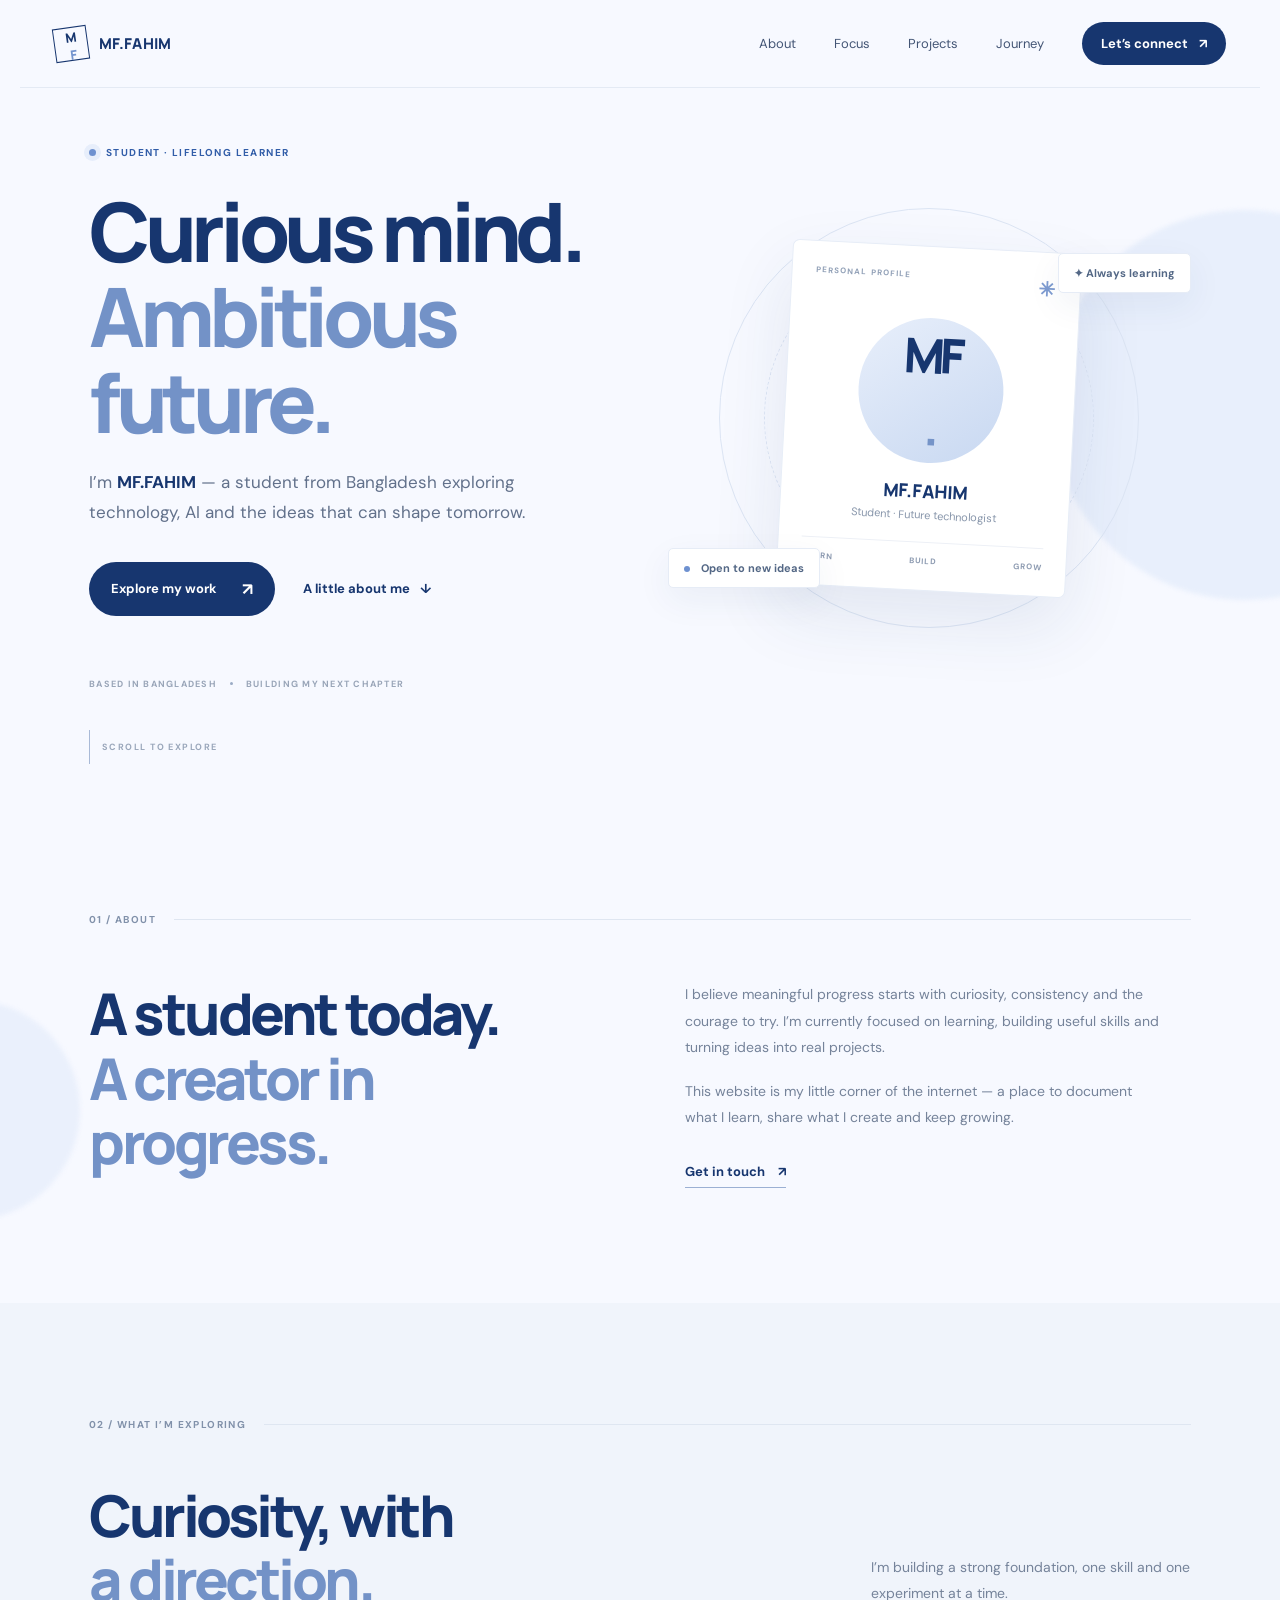
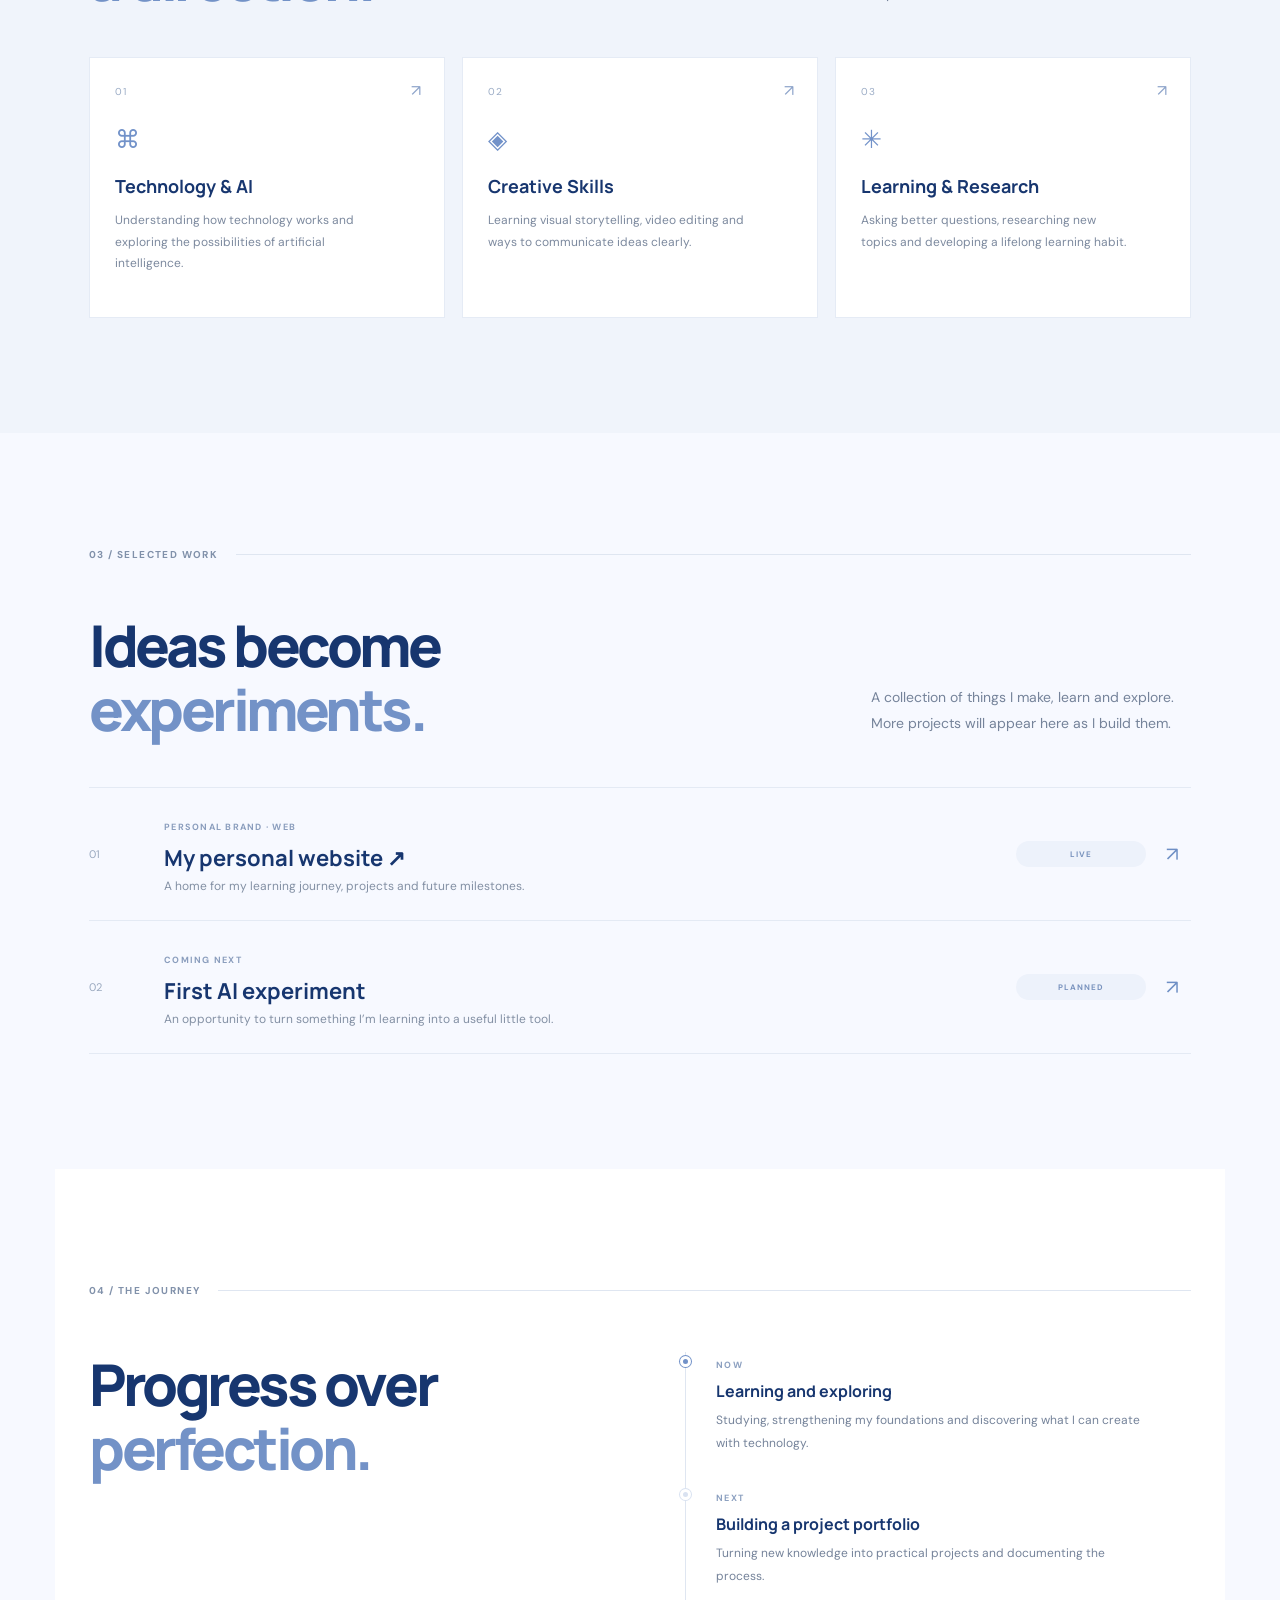
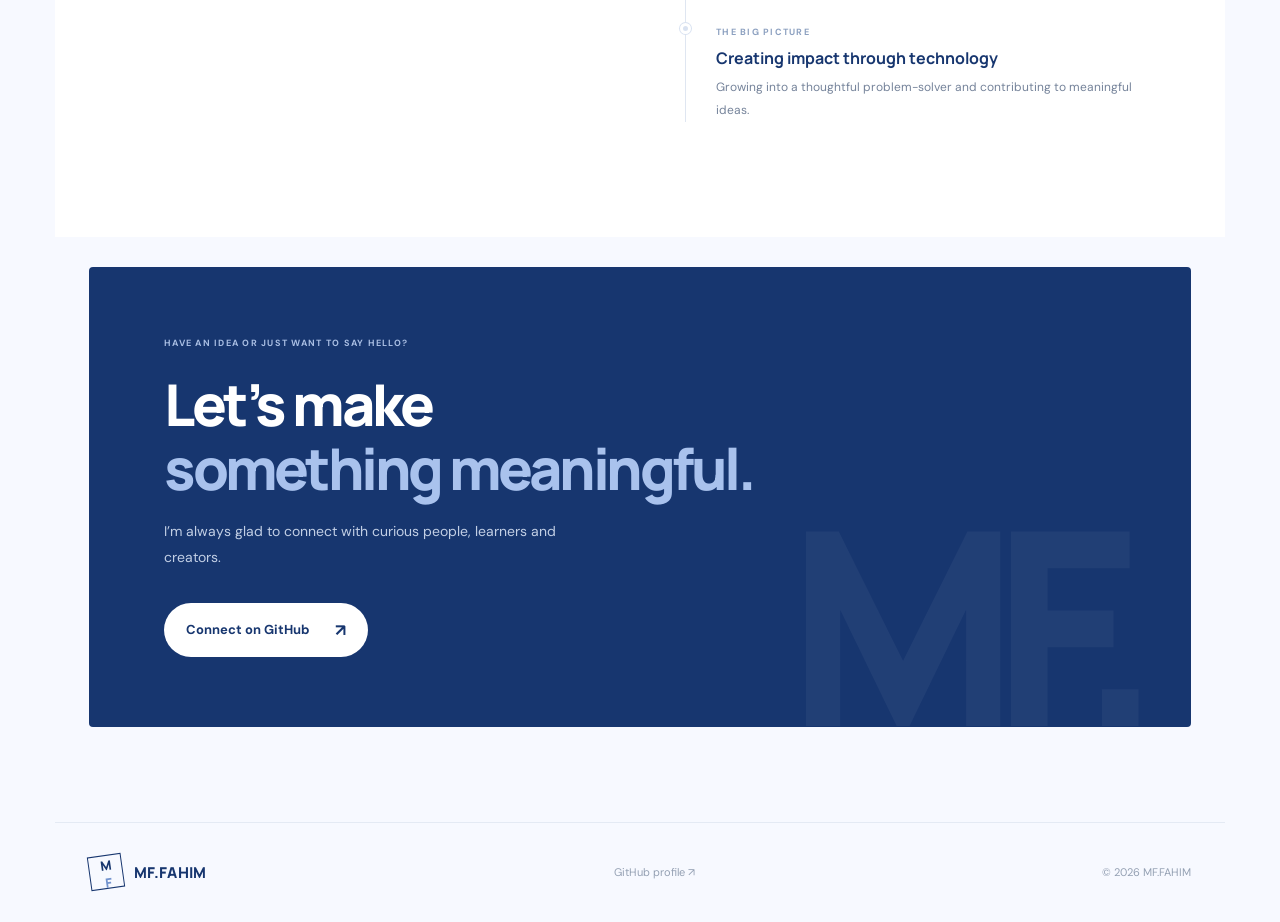
==== index.html @ c0758b09 "Polish portfolio links and metadata" ====
<!DOCTYPE html>
<html lang="en">
<head>
  <meta charset="UTF-8">
  <meta name="viewport" content="width=device-width, initial-scale=1.0">
  <meta name="description" content="MF.FAHIM — Student, curious learner and aspiring technology builder.">
  <meta name="theme-color" content="#f7f9ff">
  <meta property="og:title" content="MF.FAHIM — Personal Portfolio">
  <meta property="og:description" content="Student from Bangladesh exploring technology, AI and ideas for tomorrow.">
  <meta property="og:type" content="website">
  <meta property="og:url" content="https://mffahim-sudo.github.io/">
  <link rel="canonical" href="https://mffahim-sudo.github.io/">
  <title>MF.FAHIM — Personal Portfolio</title>
  <link rel="preconnect" href="https://fonts.googleapis.com">
  <link rel="preconnect" href="https://fonts.gstatic.com" crossorigin>
  <link href="https://fonts.googleapis.com/css2?family=DM+Sans:wght@400;500;600;700&family=Manrope:wght@400;500;600;700;800&display=swap" rel="stylesheet">
  <link rel="stylesheet" href="style.css">
</head>
<body>
  <div class="ambient ambient-one"></div><div class="ambient ambient-two"></div>
  <header class="site-header">
    <a class="brand" href="#home" aria-label="MF.FAHIM home"><span class="brand-mark">M<span>F</span></span><span>MF.FAHIM</span></a>
    <button class="menu-toggle" aria-label="Open navigation" aria-controls="site-navigation" aria-expanded="false"><span></span><span></span></button>
    <nav class="nav" id="site-navigation">
      <a href="#about">About</a><a href="#focus">Focus</a><a href="#projects">Projects</a><a href="#journey">Journey</a>
      <a class="nav-contact" href="#contact">Let’s connect <span>↗</span></a>
    </nav>
  </header>

  <main>
    <section class="hero section-wrap" id="home">
      <div class="hero-copy reveal">
        <div class="eyebrow"><span class="live-dot"></span> STUDENT · LIFELONG LEARNER</div>
        <h1>Curious mind.<br><span>Ambitious future.</span></h1>
        <p class="hero-lead">I’m <strong>MF.FAHIM</strong> — a student from Bangladesh exploring technology, AI and the ideas that can shape tomorrow.</p>
        <div class="hero-actions">
          <a class="button button-primary" href="#projects">Explore my work <span>↗</span></a>
          <a class="text-link" href="#about">A little about me <span>↓</span></a>
        </div>
        <div class="hero-meta"><span>BASED IN BANGLADESH</span><i></i><span>BUILDING MY NEXT CHAPTER</span></div>
      </div>
      <div class="hero-art reveal">
        <div class="orbit orbit-large"></div><div class="orbit orbit-small"></div>
        <div class="hero-card">
          <div class="card-top"><span>PERSONAL PROFILE</span><span class="card-star">✳</span></div>
          <div class="avatar">MF<span>.</span></div>
          <div class="hero-card-name">MF.FAHIM</div>
          <div class="hero-card-role">Student · Future technologist</div>
          <div class="card-line"></div>
          <div class="card-bottom"><span>LEARN</span><span>BUILD</span><span>GROW</span></div>
        </div>
        <div class="float-tag tag-top">✦ Always learning</div>
        <div class="float-tag tag-bottom"><span class="tiny-dot"></span> Open to new ideas</div>
      </div>
      <a class="scroll-cue" href="#about"><span></span> SCROLL TO EXPLORE</a>
    </section>

    <section class="intro section-wrap" id="about">
      <div class="section-label reveal"><span>01 / ABOUT</span><span class="label-line"></span></div>
      <div class="intro-grid">
        <h2 class="reveal">A student today.<br><span>A creator in progress.</span></h2>
        <div class="intro-text reveal">
          <p>I believe meaningful progress starts with curiosity, consistency and the courage to try. I’m currently focused on learning, building useful skills and turning ideas into real projects.</p>
          <p>This website is my little corner of the internet — a place to document what I learn, share what I create and keep growing.</p>
          <a class="underlined-link" href="#contact">Get in touch <span>↗</span></a>
        </div>
      </div>
    </section>

    <section class="focus section-wrap" id="focus">
      <div class="section-label reveal"><span>02 / WHAT I’M EXPLORING</span><span class="label-line"></span></div>
      <div class="focus-heading reveal"><h2>Curiosity, with<br><span>a direction.</span></h2><p>I’m building a strong foundation, one skill and one experiment at a time.</p></div>
      <div class="focus-grid">
        <article class="focus-card reveal"><div class="number">01</div><div class="focus-icon">⌘</div><h3>Technology & AI</h3><p>Understanding how technology works and exploring the possibilities of artificial intelligence.</p><span class="card-arrow">↗</span></article>
        <article class="focus-card reveal"><div class="number">02</div><div class="focus-icon">◈</div><h3>Creative Skills</h3><p>Learning visual storytelling, video editing and ways to communicate ideas clearly.</p><span class="card-arrow">↗</span></article>
        <article class="focus-card reveal"><div class="number">03</div><div class="focus-icon">✳</div><h3>Learning & Research</h3><p>Asking better questions, researching new topics and developing a lifelong learning habit.</p><span class="card-arrow">↗</span></article>
      </div>
    </section>

    <section class="projects section-wrap" id="projects">
      <div class="section-label reveal"><span>03 / SELECTED WORK</span><span class="label-line"></span></div>
      <div class="projects-heading reveal"><h2>Ideas become<br><span>experiments.</span></h2><p>A collection of things I make, learn and explore. More projects will appear here as I build them.</p></div>
      <div class="project-list">
        <article class="project-row reveal"><div class="project-index">01</div><div class="project-main"><span class="project-type">PERSONAL BRAND · WEB</span><h3><a href="https://mffahim-sudo.github.io/" target="_blank" rel="noopener noreferrer">My personal website ↗</a></h3><p>A home for my learning journey, projects and future milestones.</p></div><div class="project-status">LIVE</div><span class="project-arrow" aria-hidden="true">↗</span></article>
        <article class="project-row reveal"><div class="project-index">02</div><div class="project-main"><span class="project-type">COMING NEXT</span><h3>First AI experiment</h3><p>An opportunity to turn something I’m learning into a useful little tool.</p></div><div class="project-status">PLANNED</div><span class="project-arrow">↗</span></article>
      </div>
    </section>

    <section class="journey section-wrap" id="journey">
      <div class="section-label reveal"><span>04 / THE JOURNEY</span><span class="label-line"></span></div>
      <div class="journey-grid">
        <h2 class="reveal">Progress over<br><span>perfection.</span></h2>
        <div class="journey-content reveal">
          <div class="journey-item"><span class="journey-dot"></span><div><span class="journey-date">NOW</span><h3>Learning and exploring</h3><p>Studying, strengthening my foundations and discovering what I can create with technology.</p></div></div>
          <div class="journey-item"><span class="journey-dot muted"></span><div><span class="journey-date">NEXT</span><h3>Building a project portfolio</h3><p>Turning new knowledge into practical projects and documenting the process.</p></div></div>
          <div class="journey-item"><span class="journey-dot muted"></span><div><span class="journey-date">THE BIG PICTURE</span><h3>Creating impact through technology</h3><p>Growing into a thoughtful problem-solver and contributing to meaningful ideas.</p></div></div>
        </div>
      </div>
    </section>

    <section class="contact section-wrap" id="contact">
      <div class="contact-panel reveal">
        <div class="contact-kicker">HAVE AN IDEA OR JUST WANT TO SAY HELLO?</div>
        <h2>Let’s make<br><span>something meaningful.</span></h2>
        <p>I’m always glad to connect with curious people, learners and creators.</p>
        <a class="button button-light" href="https://github.com/mffahim-sudo" target="_blank" rel="noopener noreferrer">Connect on GitHub <span>↗</span></a>
        <div class="contact-decoration">MF.</div>
      </div>
    </section>
  </main>

  <footer class="footer section-wrap">
    <a class="brand" href="#home"><span class="brand-mark">M<span>F</span></span><span>MF.FAHIM</span></a>
    <a class="footer-note" href="https://github.com/mffahim-sudo" target="_blank" rel="noopener noreferrer">GitHub profile ↗</a>
    <span class="copyright">© <span id="year"></span> MF.FAHIM</span>
  </footer>
  <script src="script.js"></script>
</body>
</html>
---- style.css ----
:root{--navy:#17366f;--blue:#315da8;--sky:#dce8fb;--ink:#14264a;--muted:#6f7e98;--paper:#f7f9ff;--white:#fff;--line:#e4eaf4;--font:'DM Sans',sans-serif;--display:'Manrope',sans-serif}
*{box-sizing:border-box}html{scroll-behavior:smooth}body{margin:0;background:var(--paper);color:var(--ink);font-family:var(--font);overflow-x:hidden}a{color:inherit;text-decoration:none}.ambient{position:absolute;border-radius:50%;filter:blur(2px);pointer-events:none;z-index:-1}.ambient-one{width:390px;height:390px;right:-160px;top:210px;background:#e8effc}.ambient-two{width:220px;height:220px;left:-140px;top:1000px;background:#eaf0fc}.site-header{height:88px;max-width:1240px;margin:auto;padding:0 34px;display:flex;align-items:center;justify-content:space-between;border-bottom:1px solid var(--line);position:relative;z-index:5}.brand{display:flex;align-items:center;gap:11px;font-family:var(--display);font-weight:800;font-size:15px;letter-spacing:.02em;color:var(--navy)}.brand-mark{width:34px;height:34px;border:1.5px solid var(--navy);display:grid;place-items:center;font-size:13px;letter-spacing:-2px;transform:rotate(-8deg)}.brand-mark span{color:#7293ce}.nav{display:flex;align-items:center;gap:38px;font-size:13px;color:#435575}.nav a{transition:.2s}.nav a:hover{color:var(--blue)}.nav-contact{background:var(--navy);color:white!important;padding:13px 19px;border-radius:30px;font-weight:700}.nav-contact span{margin-left:8px}.menu-toggle{display:none}.section-wrap{max-width:1170px;margin:0 auto;padding-left:34px;padding-right:34px}.hero{min-height:710px;display:grid;grid-template-columns:1.05fr .95fr;align-items:center;position:relative;padding-top:55px;padding-bottom:105px}.eyebrow,.section-label,.hero-meta,.card-top,.card-bottom,.contact-kicker,.project-type,.project-status,.journey-date{font-size:10px;font-weight:700;letter-spacing:.14em}.eyebrow{color:var(--blue);display:flex;align-items:center;gap:10px}.live-dot,.tiny-dot{width:7px;height:7px;background:#6e91d0;border-radius:50%;display:inline-block;box-shadow:0 0 0 5px #e7eefb}.hero h1{font-family:var(--display);font-size:clamp(52px,6.5vw,82px);line-height:1.04;letter-spacing:-.065em;margin:30px 0 22px;color:#17366f;font-weight:800}.hero h1 span,.intro h2 span,.focus-heading h2 span,.projects-heading h2 span,.journey h2 span,.contact h2 span{color:#7392c7}.hero-lead{font-size:17px;line-height:1.8;color:#62718b;max-width:490px}.hero-lead strong{color:var(--navy)}.hero-actions{display:flex;align-items:center;gap:28px;margin-top:34px}.button{display:inline-flex;align-items:center;gap:25px;padding:16px 22px;border-radius:30px;font-weight:700;font-size:13px;transition:transform .2s,box-shadow .2s}.button:hover{transform:translateY(-3px);box-shadow:0 12px 25px #1b3c741c}.button-primary{background:var(--navy);color:white}.button span{font-size:17px}.text-link,.underlined-link{font-size:13px;font-weight:700;color:var(--navy)}.text-link span{margin-left:7px}.hero-meta{display:flex;align-items:center;gap:13px;color:#99a5b8;margin-top:62px;font-size:9px}.hero-meta i{height:3px;width:3px;background:#9aabc5;border-radius:50%}.hero-art{height:440px;display:grid;place-items:center;position:relative}.orbit{position:absolute;border:1px solid #dce5f4;border-radius:50%}.orbit-large{width:420px;height:420px}.orbit-small{width:330px;height:330px;border-style:dashed}.hero-card{width:290px;height:345px;background:white;border:1px solid #e7edf7;border-radius:7px;box-shadow:0 28px 70px #1d3c7019;padding:23px;position:relative;z-index:1;transform:rotate(3deg)}.card-top{display:flex;justify-content:space-between;color:#91a0b7;font-size:8px}.card-star{font-size:20px;color:#7d9bd0}.avatar{height:145px;width:145px;border-radius:50%;margin:22px auto 16px;display:grid;place-items:center;background:linear-gradient(145deg,#e8effb,#c8d8f1);font-family:var(--display);font-size:48px;font-weight:800;color:var(--navy);letter-spacing:-5px}.avatar span{color:#7594c8}.hero-card-name{text-align:center;font-family:var(--display);font-weight:800;font-size:18px;color:var(--navy)}.hero-card-role{text-align:center;color:#8795aa;font-size:11px;margin-top:5px}.card-line{height:1px;background:#edf0f6;margin:20px 0 13px}.card-bottom{display:flex;justify-content:space-between;color:#8d9bb1;font-size:8px}.float-tag{position:absolute;background:white;border:1px solid #e6ecf6;box-shadow:0 12px 35px #233f7010;padding:12px 15px;border-radius:5px;font-size:11px;font-weight:700;color:#536785;z-index:2}.tag-top{top:55px;right:0}.tag-bottom{bottom:50px;left:0}.tiny-dot{width:6px;height:6px;margin-right:8px;box-shadow:none}.scroll-cue{position:absolute;bottom:34px;left:34px;display:flex;align-items:center;gap:12px;color:#9aa7bb;font-size:9px;letter-spacing:.16em;font-weight:700}.scroll-cue span{height:34px;width:1px;background:#a9bad7}.section-label{display:flex;align-items:center;gap:18px;color:#8191aa}.label-line{height:1px;background:#dfe6f1;flex:1}.intro,.focus,.projects,.journey{padding-top:115px;padding-bottom:115px}.intro-grid,.journey-grid{display:grid;grid-template-columns:1fr 1fr;gap:90px;margin-top:55px}.intro h2,.focus-heading h2,.projects-heading h2,.journey h2,.contact h2{font-family:var(--display);font-size:clamp(38px,4.5vw,58px);letter-spacing:-.06em;line-height:1.12;color:var(--navy);margin:0;font-weight:800}.intro-text{max-width:480px}.intro-text p,.focus-heading>p,.projects-heading>p,.journey-item p,.contact-panel>p{font-size:14px;line-height:1.9;color:#75839a;margin:0 0 17px}.underlined-link{display:inline-block;margin-top:15px;border-bottom:1px solid #9bb0d3;padding-bottom:7px}.underlined-link span{margin-left:10px}.focus{background:#f0f4fb;max-width:none;padding-left:max(34px,calc((100% - 1102px)/2));padding-right:max(34px,calc((100% - 1102px)/2))}.focus-heading,.projects-heading{display:flex;align-items:end;justify-content:space-between;gap:50px;margin:52px 0 45px}.focus-heading>p,.projects-heading>p{max-width:320px;margin-bottom:5px}.focus-grid{display:grid;grid-template-columns:repeat(3,1fr);gap:17px}.focus-card{background:white;border:1px solid #e5ebf5;padding:27px 25px 30px;min-height:250px;position:relative;transition:transform .25s,box-shadow .25s}.focus-card:hover{transform:translateY(-6px);box-shadow:0 18px 35px #1b3c7410}.number{font-size:10px;color:#9aabc5;letter-spacing:.1em}.focus-icon{font-size:25px;color:#7292c9;margin:25px 0 18px}.focus-card h3,.journey-item h3{font-family:var(--display);font-size:18px;color:var(--navy);margin:0 0 10px}.focus-card p{font-size:12px;line-height:1.8;color:#7c899e;max-width:270px}.card-arrow{position:absolute;right:23px;top:22px;color:#8da4ca}.projects-heading{margin-bottom:45px}.project-row{display:grid;grid-template-columns:55px 1fr 130px 25px;align-items:center;gap:20px;padding:26px 0;border-top:1px solid var(--line)}.project-row:last-child{border-bottom:1px solid var(--line)}.project-index{font-size:11px;color:#9aa9bf}.project-type{font-size:9px;color:#8a9dbd}.project-main h3{font-family:var(--display);font-size:22px;color:var(--navy);margin:8px 0 5px}.project-main p{font-size:12px;color:#8390a4;margin:0}.project-status{font-size:8px;color:#7892bd;background:#edf2fb;padding:8px 10px;border-radius:20px;text-align:center}.project-arrow{font-size:20px;color:#6e8fc5}.edit-note{font-size:11px;color:#9aa6b7;margin-top:18px}.journey{background:#fff}.journey-grid{margin-top:55px}.journey-content{border-left:1px solid #dfe6f1;padding-left:30px}.journey-item{display:flex;gap:19px;position:relative;padding-bottom:31px}.journey-item:last-child{padding-bottom:0}.journey-dot{position:absolute;left:-36px;top:4px;width:11px;height:11px;background:#7191c8;border:3px solid white;box-shadow:0 0 0 1px #7191c8;border-radius:50%}.journey-dot.muted{background:#d9e2f1;box-shadow:0 0 0 1px #d9e2f1}.journey-date{font-size:9px;color:#8ca0c0}.journey-item h3{font-size:16px;margin:7px 0}.journey-item p{font-size:12px;margin:0;max-width:430px}.contact{padding-top:30px;padding-bottom:95px}.contact-panel{background:var(--navy);color:white;padding:70px 75px;position:relative;overflow:hidden;border-radius:4px}.contact-kicker{font-size:9px;color:#a9bee3}.contact h2{color:white;margin:23px 0 17px;position:relative;z-index:1}.contact h2 span{color:#a9c2ed}.contact-panel>p{color:#c2cfe5;max-width:440px;position:relative;z-index:1}.button-light{background:white;color:var(--navy);margin-top:15px;position:relative;z-index:1}.contact-decoration{position:absolute;right:55px;bottom:-80px;font-family:var(--display);font-size:270px;font-weight:800;color:#ffffff0b;letter-spacing:-.1em}.footer{min-height:100px;display:flex;align-items:center;justify-content:space-between;border-top:1px solid var(--line)}.footer-note,.copyright{font-size:11px;color:#94a0b3}.reveal{opacity:0;transform:translateY(18px);transition:opacity .7s ease,transform .7s ease}.reveal.visible{opacity:1;transform:translateY(0)}
@media(max-width:760px){.site-header{height:72px;padding:0 22px}.menu-toggle{display:flex;flex-direction:column;gap:5px;border:0;background:none;padding:10px}.menu-toggle span{width:22px;height:2px;background:var(--navy)}.nav{display:none;position:absolute;top:71px;left:0;right:0;background:white;padding:22px;flex-direction:column;gap:22px;align-items:stretch;border-bottom:1px solid var(--line)}.nav.open{display:flex}.nav-contact{text-align:center}.section-wrap{padding-left:23px;padding-right:23px}.hero{grid-template-columns:1fr;padding-top:80px;padding-bottom:95px;min-height:auto}.hero h1{font-size:58px}.hero-art{height:390px;margin-top:25px}.orbit-large{width:340px;height:340px}.orbit-small{width:270px;height:270px}.hero-card{transform:rotate(2deg) scale(.9)}.tag-top{right:0;top:25px}.tag-bottom{left:0;bottom:28px}.scroll-cue{left:23px;bottom:25px}.intro,.focus,.projects,.journey{padding-top:80px;padding-bottom:80px}.intro-grid,.journey-grid{grid-template-columns:1fr;gap:28px;margin-top:38px}.focus{padding-left:23px;padding-right:23px}.focus-heading,.projects-heading{display:block;margin:38px 0 32px}.focus-heading>p,.projects-heading>p{margin-top:20px}.focus-grid{grid-template-columns:1fr}.focus-card{min-height:210px}.project-row{grid-template-columns:28px 1fr 22px;gap:12px}.project-status{display:none}.project-main h3{font-size:19px}.journey-content{margin-left:8px}.contact{padding-bottom:65px}.contact-panel{padding:48px 27px}.contact-decoration{font-size:160px;right:5px;bottom:-45px}.footer{padding-top:25px;padding-bottom:25px;gap:15px;flex-wrap:wrap}.footer-note{order:3;width:100%}}
@media(prefers-reduced-motion:reduce){html{scroll-behavior:auto}.reveal{opacity:1;transform:none;transition:none}*{transition:none!important}}
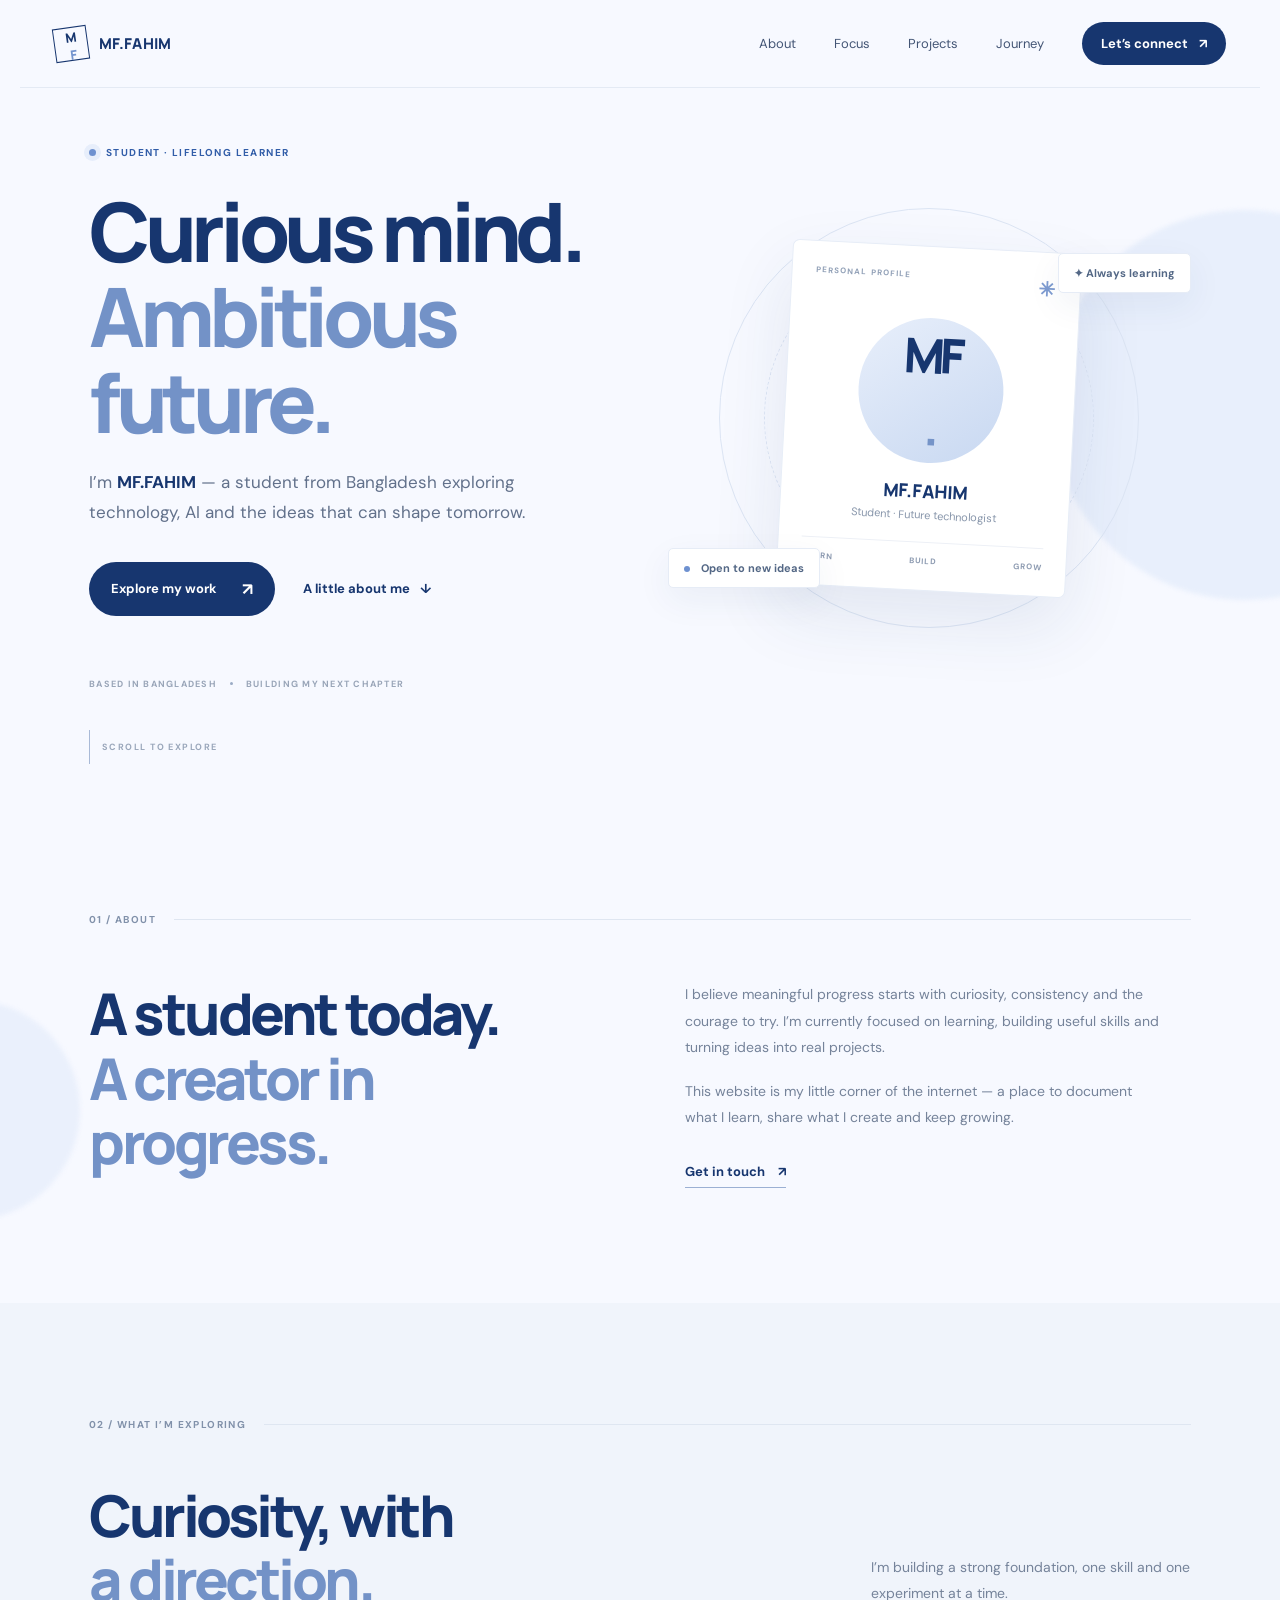
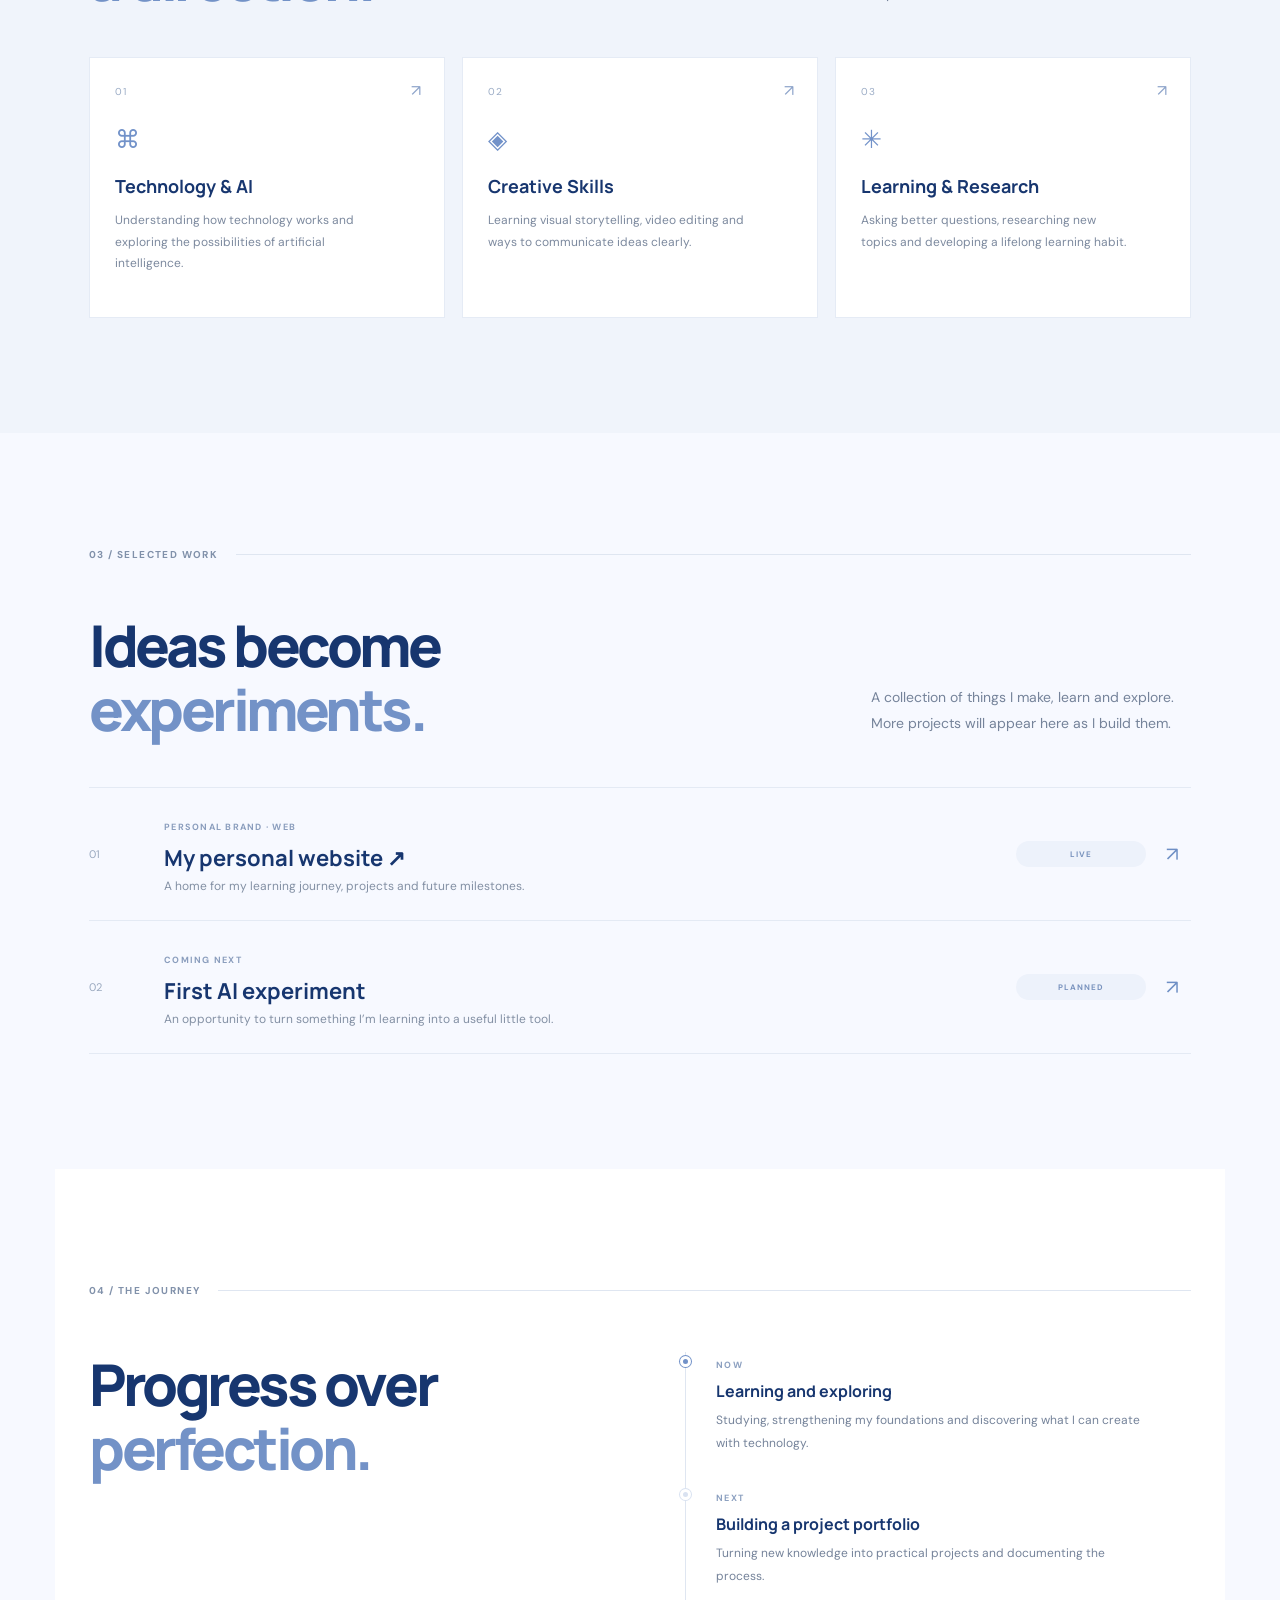
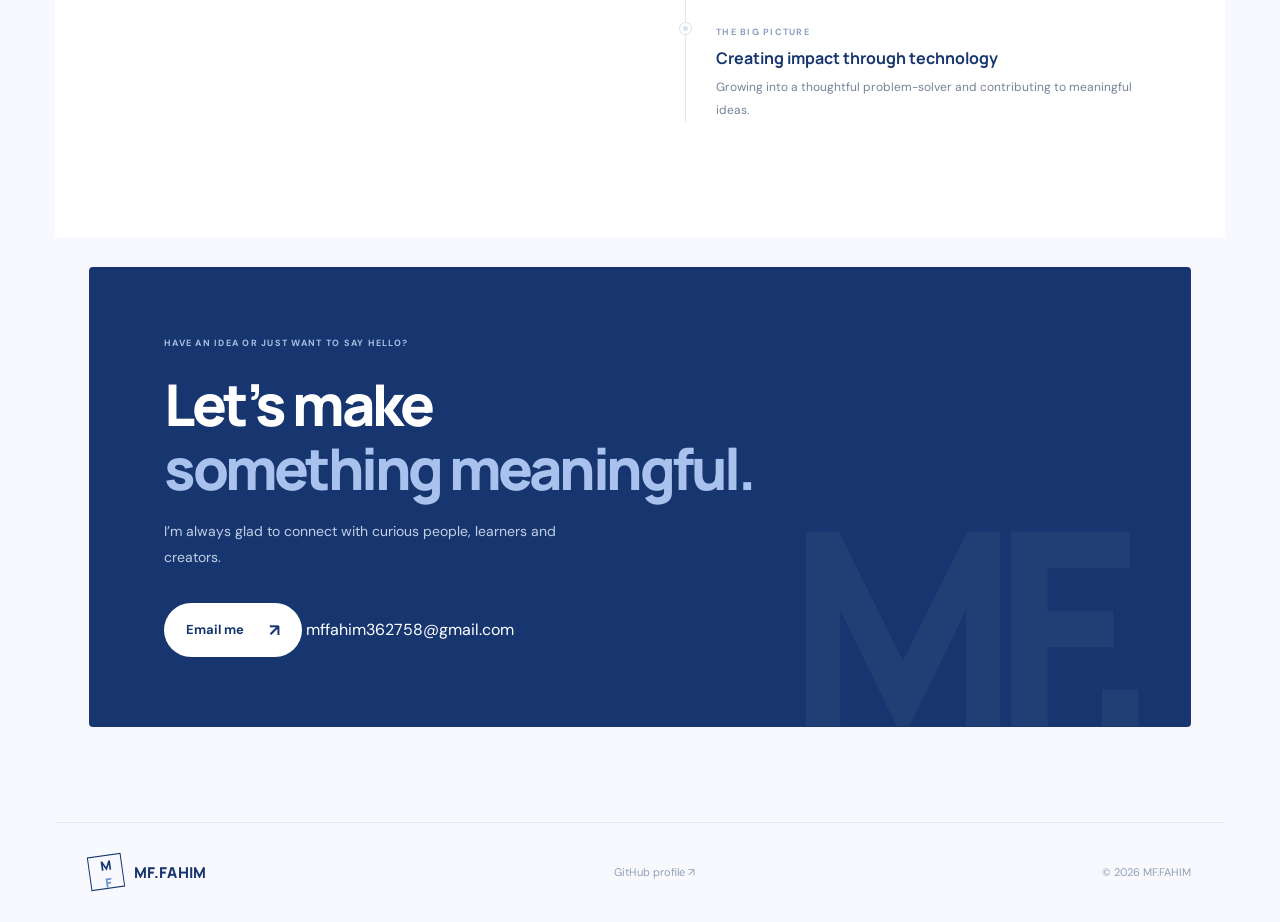
==== commit c11f263f: "Add email contact to portfolio" ====
--- a/index.html
+++ b/index.html
@@ -103,7 +103,8 @@
         <div class="contact-kicker">HAVE AN IDEA OR JUST WANT TO SAY HELLO?</div>
         <h2>Let’s make<br><span>something meaningful.</span></h2>
         <p>I’m always glad to connect with curious people, learners and creators.</p>
-        <a class="button button-light" href="https://github.com/mffahim-sudo" target="_blank" rel="noopener noreferrer">Connect on GitHub <span>↗</span></a>
+        <a class="button button-light" href="mailto:mffahim362758@gmail.com">Email me <span>↗</span></a>
+        <a class="contact-email" href="mailto:mffahim362758@gmail.com">mffahim362758@gmail.com</a>
         <div class="contact-decoration">MF.</div>
       </div>
     </section>
--- a/style.css
+++ b/style.css
@@ -2,3 +2,5 @@
 *{box-sizing:border-box}html{scroll-behavior:smooth}body{margin:0;background:var(--paper);color:var(--ink);font-family:var(--font);overflow-x:hidden}a{color:inherit;text-decoration:none}.ambient{position:absolute;border-radius:50%;filter:blur(2px);pointer-events:none;z-index:-1}.ambient-one{width:390px;height:390px;right:-160px;top:210px;background:#e8effc}.ambient-two{width:220px;height:220px;left:-140px;top:1000px;background:#eaf0fc}.site-header{height:88px;max-width:1240px;margin:auto;padding:0 34px;display:flex;align-items:center;justify-content:space-between;border-bottom:1px solid var(--line);position:relative;z-index:5}.brand{display:flex;align-items:center;gap:11px;font-family:var(--display);font-weight:800;font-size:15px;letter-spacing:.02em;color:var(--navy)}.brand-mark{width:34px;height:34px;border:1.5px solid var(--navy);display:grid;place-items:center;font-size:13px;letter-spacing:-2px;transform:rotate(-8deg)}.brand-mark span{color:#7293ce}.nav{display:flex;align-items:center;gap:38px;font-size:13px;color:#435575}.nav a{transition:.2s}.nav a:hover{color:var(--blue)}.nav-contact{background:var(--navy);color:white!important;padding:13px 19px;border-radius:30px;font-weight:700}.nav-contact span{margin-left:8px}.menu-toggle{display:none}.section-wrap{max-width:1170px;margin:0 auto;padding-left:34px;padding-right:34px}.hero{min-height:710px;display:grid;grid-template-columns:1.05fr .95fr;align-items:center;position:relative;padding-top:55px;padding-bottom:105px}.eyebrow,.section-label,.hero-meta,.card-top,.card-bottom,.contact-kicker,.project-type,.project-status,.journey-date{font-size:10px;font-weight:700;letter-spacing:.14em}.eyebrow{color:var(--blue);display:flex;align-items:center;gap:10px}.live-dot,.tiny-dot{width:7px;height:7px;background:#6e91d0;border-radius:50%;display:inline-block;box-shadow:0 0 0 5px #e7eefb}.hero h1{font-family:var(--display);font-size:clamp(52px,6.5vw,82px);line-height:1.04;letter-spacing:-.065em;margin:30px 0 22px;color:#17366f;font-weight:800}.hero h1 span,.intro h2 span,.focus-heading h2 span,.projects-heading h2 span,.journey h2 span,.contact h2 span{color:#7392c7}.hero-lead{font-size:17px;line-height:1.8;color:#62718b;max-width:490px}.hero-lead strong{color:var(--navy)}.hero-actions{display:flex;align-items:center;gap:28px;margin-top:34px}.button{display:inline-flex;align-items:center;gap:25px;padding:16px 22px;border-radius:30px;font-weight:700;font-size:13px;transition:transform .2s,box-shadow .2s}.button:hover{transform:translateY(-3px);box-shadow:0 12px 25px #1b3c741c}.button-primary{background:var(--navy);color:white}.button span{font-size:17px}.text-link,.underlined-link{font-size:13px;font-weight:700;color:var(--navy)}.text-link span{margin-left:7px}.hero-meta{display:flex;align-items:center;gap:13px;color:#99a5b8;margin-top:62px;font-size:9px}.hero-meta i{height:3px;width:3px;background:#9aabc5;border-radius:50%}.hero-art{height:440px;display:grid;place-items:center;position:relative}.orbit{position:absolute;border:1px solid #dce5f4;border-radius:50%}.orbit-large{width:420px;height:420px}.orbit-small{width:330px;height:330px;border-style:dashed}.hero-card{width:290px;height:345px;background:white;border:1px solid #e7edf7;border-radius:7px;box-shadow:0 28px 70px #1d3c7019;padding:23px;position:relative;z-index:1;transform:rotate(3deg)}.card-top{display:flex;justify-content:space-between;color:#91a0b7;font-size:8px}.card-star{font-size:20px;color:#7d9bd0}.avatar{height:145px;width:145px;border-radius:50%;margin:22px auto 16px;display:grid;place-items:center;background:linear-gradient(145deg,#e8effb,#c8d8f1);font-family:var(--display);font-size:48px;font-weight:800;color:var(--navy);letter-spacing:-5px}.avatar span{color:#7594c8}.hero-card-name{text-align:center;font-family:var(--display);font-weight:800;font-size:18px;color:var(--navy)}.hero-card-role{text-align:center;color:#8795aa;font-size:11px;margin-top:5px}.card-line{height:1px;background:#edf0f6;margin:20px 0 13px}.card-bottom{display:flex;justify-content:space-between;color:#8d9bb1;font-size:8px}.float-tag{position:absolute;background:white;border:1px solid #e6ecf6;box-shadow:0 12px 35px #233f7010;padding:12px 15px;border-radius:5px;font-size:11px;font-weight:700;color:#536785;z-index:2}.tag-top{top:55px;right:0}.tag-bottom{bottom:50px;left:0}.tiny-dot{width:6px;height:6px;margin-right:8px;box-shadow:none}.scroll-cue{position:absolute;bottom:34px;left:34px;display:flex;align-items:center;gap:12px;color:#9aa7bb;font-size:9px;letter-spacing:.16em;font-weight:700}.scroll-cue span{height:34px;width:1px;background:#a9bad7}.section-label{display:flex;align-items:center;gap:18px;color:#8191aa}.label-line{height:1px;background:#dfe6f1;flex:1}.intro,.focus,.projects,.journey{padding-top:115px;padding-bottom:115px}.intro-grid,.journey-grid{display:grid;grid-template-columns:1fr 1fr;gap:90px;margin-top:55px}.intro h2,.focus-heading h2,.projects-heading h2,.journey h2,.contact h2{font-family:var(--display);font-size:clamp(38px,4.5vw,58px);letter-spacing:-.06em;line-height:1.12;color:var(--navy);margin:0;font-weight:800}.intro-text{max-width:480px}.intro-text p,.focus-heading>p,.projects-heading>p,.journey-item p,.contact-panel>p{font-size:14px;line-height:1.9;color:#75839a;margin:0 0 17px}.underlined-link{display:inline-block;margin-top:15px;border-bottom:1px solid #9bb0d3;padding-bottom:7px}.underlined-link span{margin-left:10px}.focus{background:#f0f4fb;max-width:none;padding-left:max(34px,calc((100% - 1102px)/2));padding-right:max(34px,calc((100% - 1102px)/2))}.focus-heading,.projects-heading{display:flex;align-items:end;justify-content:space-between;gap:50px;margin:52px 0 45px}.focus-heading>p,.projects-heading>p{max-width:320px;margin-bottom:5px}.focus-grid{display:grid;grid-template-columns:repeat(3,1fr);gap:17px}.focus-card{background:white;border:1px solid #e5ebf5;padding:27px 25px 30px;min-height:250px;position:relative;transition:transform .25s,box-shadow .25s}.focus-card:hover{transform:translateY(-6px);box-shadow:0 18px 35px #1b3c7410}.number{font-size:10px;color:#9aabc5;letter-spacing:.1em}.focus-icon{font-size:25px;color:#7292c9;margin:25px 0 18px}.focus-card h3,.journey-item h3{font-family:var(--display);font-size:18px;color:var(--navy);margin:0 0 10px}.focus-card p{font-size:12px;line-height:1.8;color:#7c899e;max-width:270px}.card-arrow{position:absolute;right:23px;top:22px;color:#8da4ca}.projects-heading{margin-bottom:45px}.project-row{display:grid;grid-template-columns:55px 1fr 130px 25px;align-items:center;gap:20px;padding:26px 0;border-top:1px solid var(--line)}.project-row:last-child{border-bottom:1px solid var(--line)}.project-index{font-size:11px;color:#9aa9bf}.project-type{font-size:9px;color:#8a9dbd}.project-main h3{font-family:var(--display);font-size:22px;color:var(--navy);margin:8px 0 5px}.project-main p{font-size:12px;color:#8390a4;margin:0}.project-status{font-size:8px;color:#7892bd;background:#edf2fb;padding:8px 10px;border-radius:20px;text-align:center}.project-arrow{font-size:20px;color:#6e8fc5}.edit-note{font-size:11px;color:#9aa6b7;margin-top:18px}.journey{background:#fff}.journey-grid{margin-top:55px}.journey-content{border-left:1px solid #dfe6f1;padding-left:30px}.journey-item{display:flex;gap:19px;position:relative;padding-bottom:31px}.journey-item:last-child{padding-bottom:0}.journey-dot{position:absolute;left:-36px;top:4px;width:11px;height:11px;background:#7191c8;border:3px solid white;box-shadow:0 0 0 1px #7191c8;border-radius:50%}.journey-dot.muted{background:#d9e2f1;box-shadow:0 0 0 1px #d9e2f1}.journey-date{font-size:9px;color:#8ca0c0}.journey-item h3{font-size:16px;margin:7px 0}.journey-item p{font-size:12px;margin:0;max-width:430px}.contact{padding-top:30px;padding-bottom:95px}.contact-panel{background:var(--navy);color:white;padding:70px 75px;position:relative;overflow:hidden;border-radius:4px}.contact-kicker{font-size:9px;color:#a9bee3}.contact h2{color:white;margin:23px 0 17px;position:relative;z-index:1}.contact h2 span{color:#a9c2ed}.contact-panel>p{color:#c2cfe5;max-width:440px;position:relative;z-index:1}.button-light{background:white;color:var(--navy);margin-top:15px;position:relative;z-index:1}.contact-decoration{position:absolute;right:55px;bottom:-80px;font-family:var(--display);font-size:270px;font-weight:800;color:#ffffff0b;letter-spacing:-.1em}.footer{min-height:100px;display:flex;align-items:center;justify-content:space-between;border-top:1px solid var(--line)}.footer-note,.copyright{font-size:11px;color:#94a0b3}.reveal{opacity:0;transform:translateY(18px);transition:opacity .7s ease,transform .7s ease}.reveal.visible{opacity:1;transform:translateY(0)}
 @media(max-width:760px){.site-header{height:72px;padding:0 22px}.menu-toggle{display:flex;flex-direction:column;gap:5px;border:0;background:none;padding:10px}.menu-toggle span{width:22px;height:2px;background:var(--navy)}.nav{display:none;position:absolute;top:71px;left:0;right:0;background:white;padding:22px;flex-direction:column;gap:22px;align-items:stretch;border-bottom:1px solid var(--line)}.nav.open{display:flex}.nav-contact{text-align:center}.section-wrap{padding-left:23px;padding-right:23px}.hero{grid-template-columns:1fr;padding-top:80px;padding-bottom:95px;min-height:auto}.hero h1{font-size:58px}.hero-art{height:390px;margin-top:25px}.orbit-large{width:340px;height:340px}.orbit-small{width:270px;height:270px}.hero-card{transform:rotate(2deg) scale(.9)}.tag-top{right:0;top:25px}.tag-bottom{left:0;bottom:28px}.scroll-cue{left:23px;bottom:25px}.intro,.focus,.projects,.journey{padding-top:80px;padding-bottom:80px}.intro-grid,.journey-grid{grid-template-columns:1fr;gap:28px;margin-top:38px}.focus{padding-left:23px;padding-right:23px}.focus-heading,.projects-heading{display:block;margin:38px 0 32px}.focus-heading>p,.projects-heading>p{margin-top:20px}.focus-grid{grid-template-columns:1fr}.focus-card{min-height:210px}.project-row{grid-template-columns:28px 1fr 22px;gap:12px}.project-status{display:none}.project-main h3{font-size:19px}.journey-content{margin-left:8px}.contact{padding-bottom:65px}.contact-panel{padding:48px 27px}.contact-decoration{font-size:160px;right:5px;bottom:-45px}.footer{padding-top:25px;padding-bottom:25px;gap:15px;flex-wrap:wrap}.footer-note{order:3;width:100%}}
 @media(prefers-reduced-motion:reduce){html{scroll-behavior:auto}.reveal{opacity:1;transform:none;transition:none}*{transition:none!important}}
+
+:focus-visible{outline:3px solid #7392c7;outline-offset:4px}::selection{background:#dce8fb;color:#14264a}.project-main h3 a:hover{color:#5277b4}.footer-note:hover{color:#315da8}
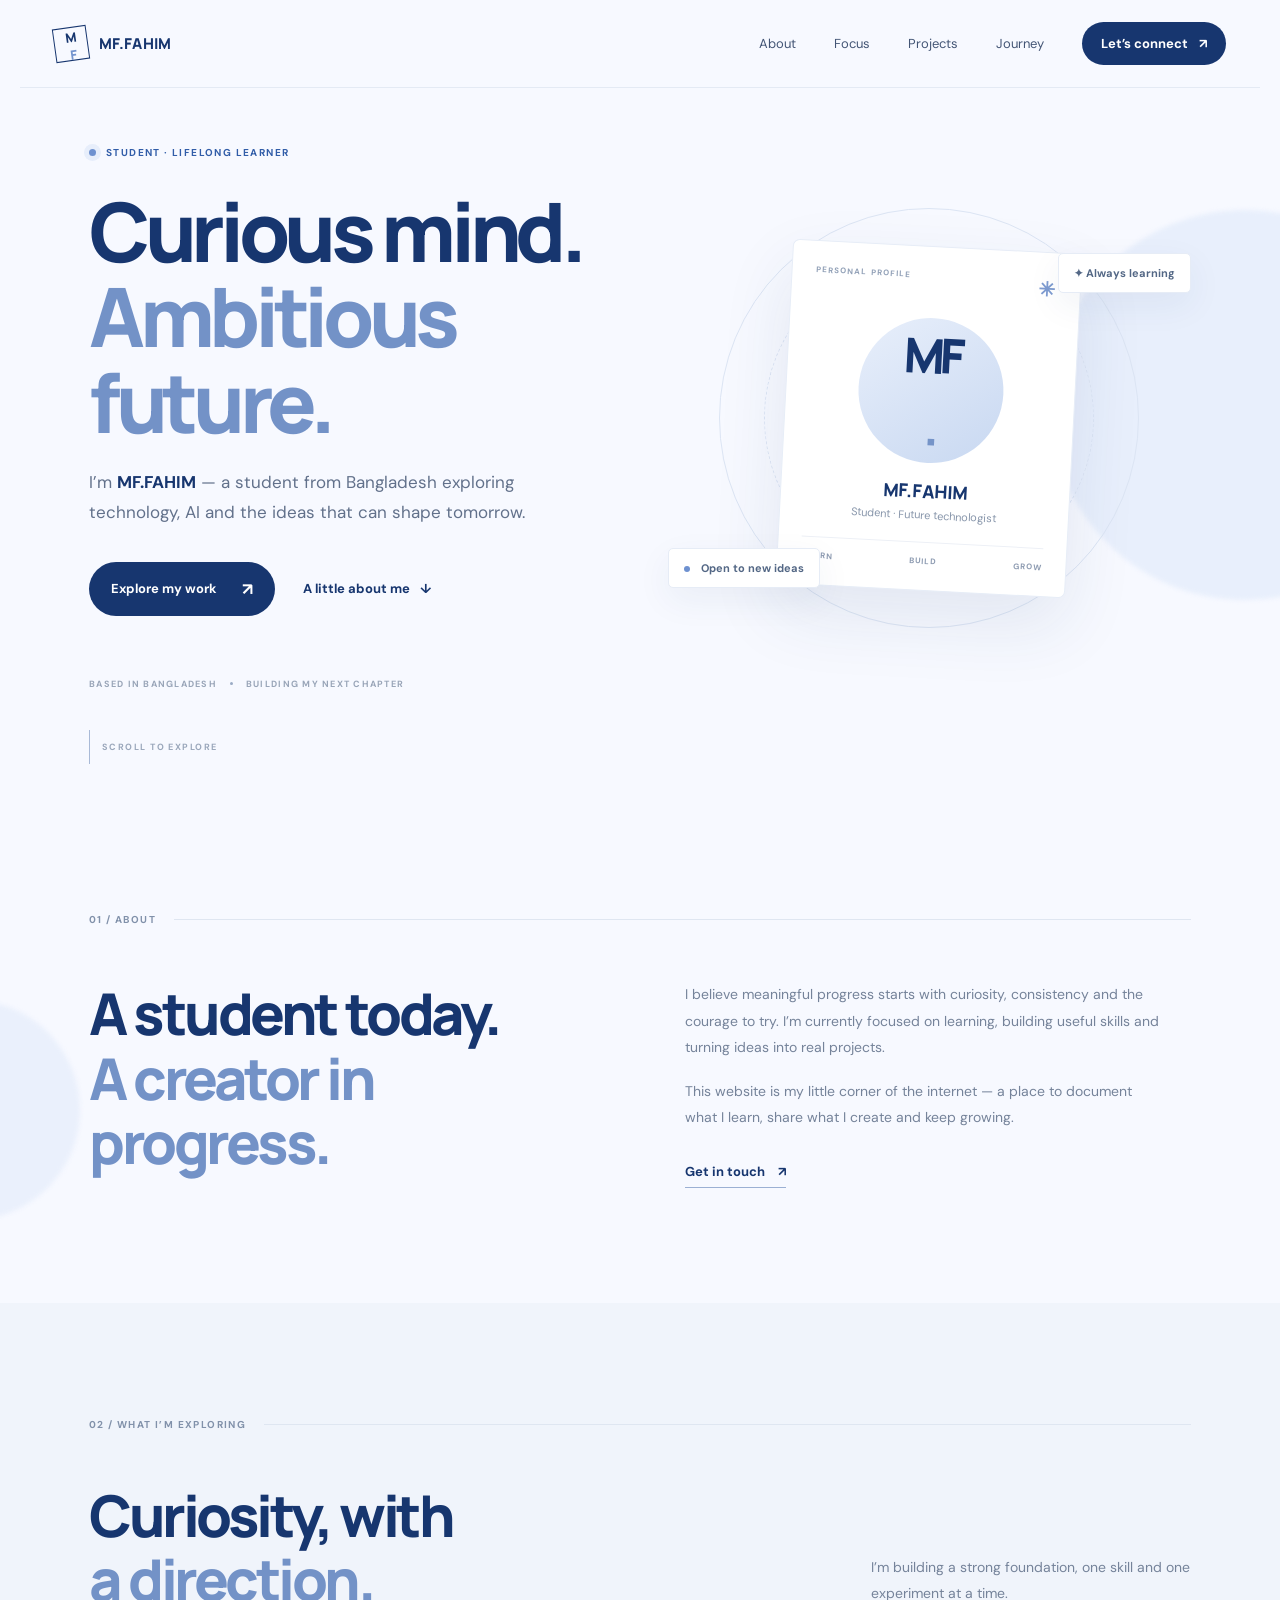
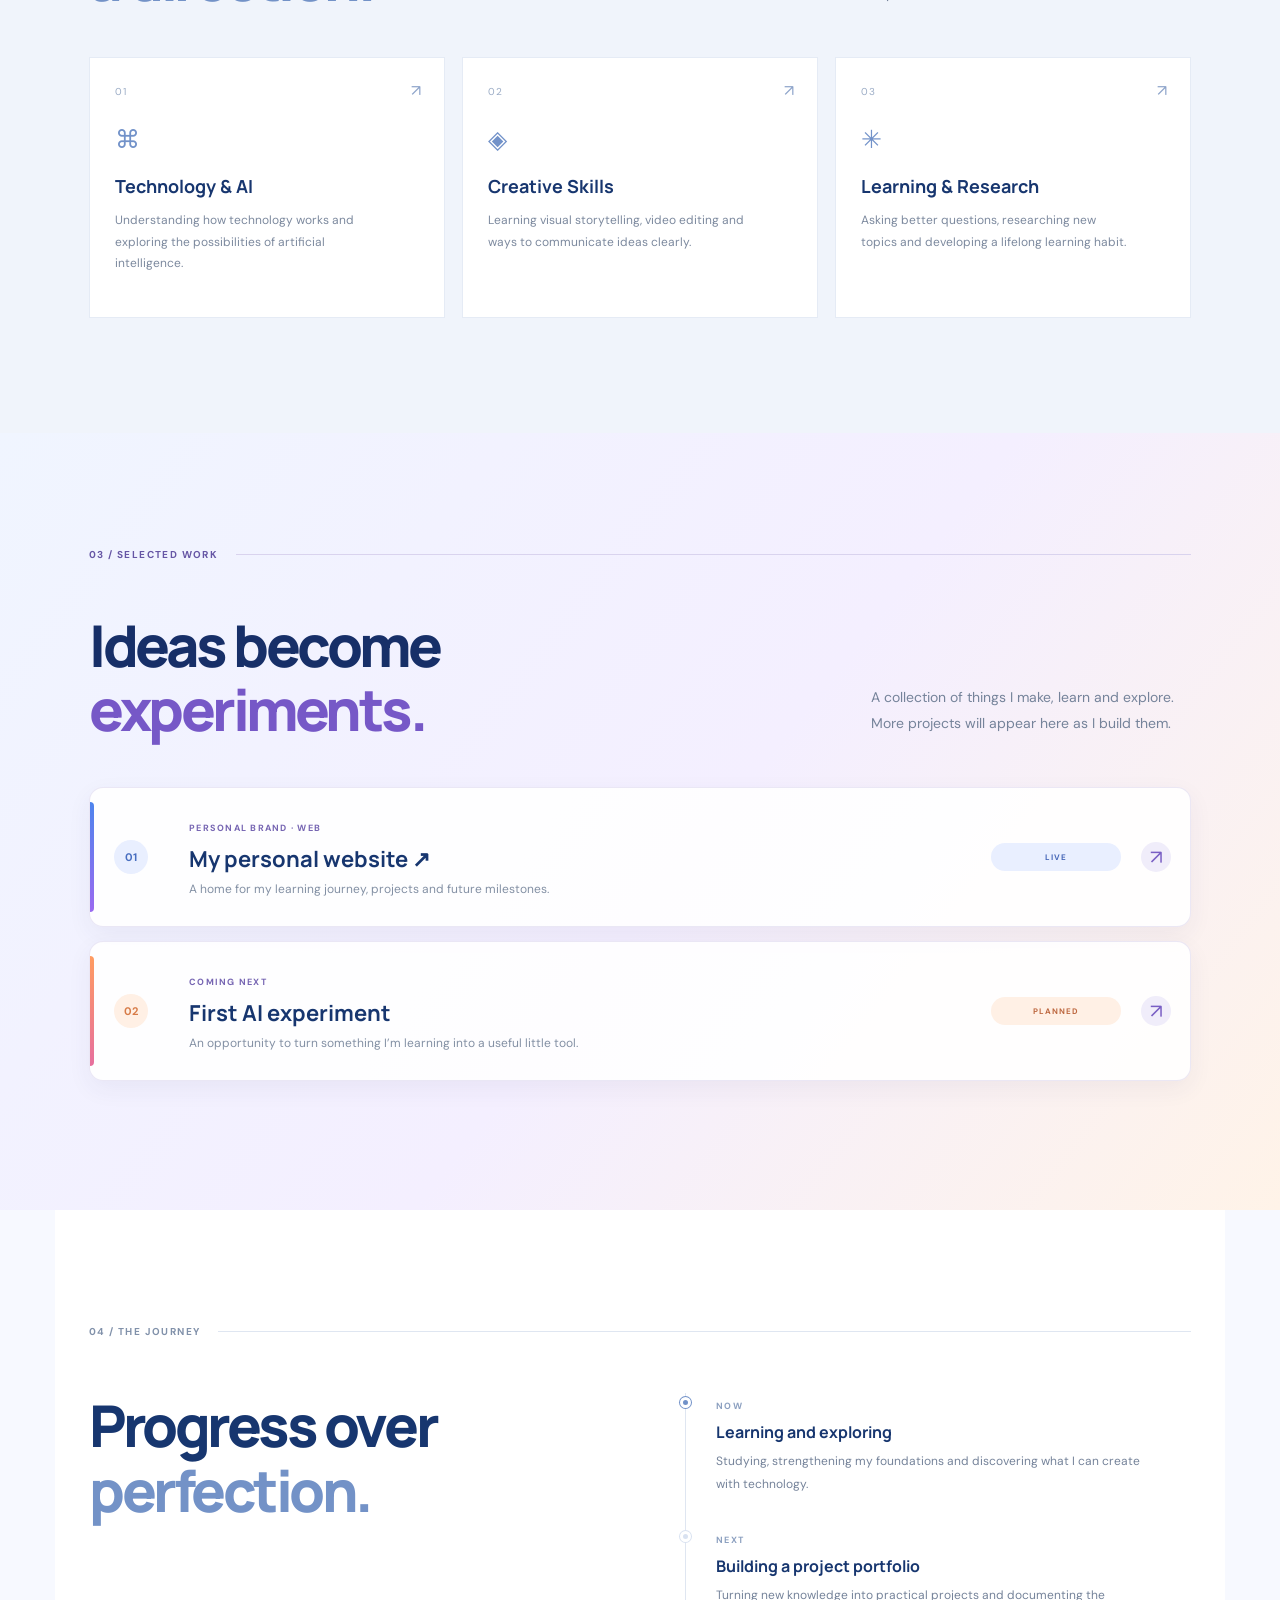
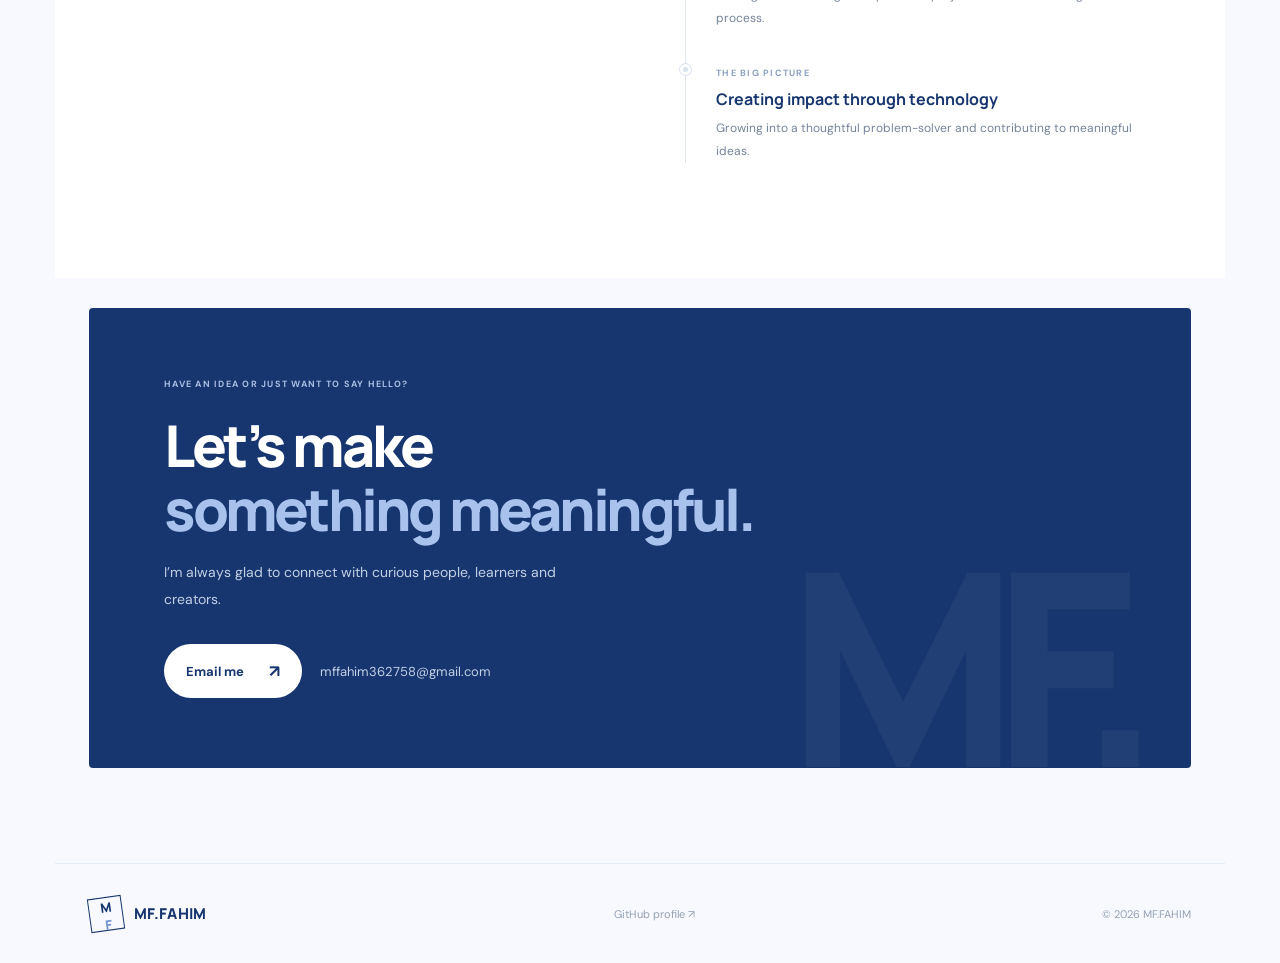
==== commit fff6648d: "Refresh portfolio style cache" ====
--- a/index.html
+++ b/index.html
@@ -14,7 +14,7 @@
   <link rel="preconnect" href="https://fonts.googleapis.com">
   <link rel="preconnect" href="https://fonts.gstatic.com" crossorigin>
   <link href="https://fonts.googleapis.com/css2?family=DM+Sans:wght@400;500;600;700&family=Manrope:wght@400;500;600;700;800&display=swap" rel="stylesheet">
-  <link rel="stylesheet" href="style.css">
+  <link rel="stylesheet" href="style.css?v=20261106-color">
 </head>
 <body>
   <div class="ambient ambient-one"></div><div class="ambient ambient-two"></div>
--- a/style.css
+++ b/style.css
@@ -4,3 +4,35 @@
 @media(prefers-reduced-motion:reduce){html{scroll-behavior:auto}.reveal{opacity:1;transform:none;transition:none}*{transition:none!important}}
 
 :focus-visible{outline:3px solid #7392c7;outline-offset:4px}::selection{background:#dce8fb;color:#14264a}.project-main h3 a:hover{color:#5277b4}.footer-note:hover{color:#315da8}
+
+.contact-email{display:inline-block;position:relative;z-index:1;margin:18px 0 0 14px;color:#c2cfe5;font-size:13px}.contact-email:hover{color:#fff}
+
+/* A more vivid, polished selected-work section */
+.projects{position:relative;isolation:isolate}
+.projects::before{content:"";position:absolute;inset:0 calc((1170px - 100vw)/2);z-index:-1;background:linear-gradient(128deg,#f0f5ff 0%,#f4efff 54%,#fff3e8 100%)}
+.projects .section-label{color:#6656a5}
+.projects .label-line{background:#d9d3ee}
+.projects-heading h2{color:#172f68}
+.projects-heading h2 span{color:#7658c7}
+.project-row{position:relative;grid-template-columns:55px 1fr 130px 25px;gap:20px;margin:14px 0;padding:27px 24px;background:rgba(255,255,255,.88);border:1px solid rgba(129,111,190,.16);border-radius:14px;box-shadow:0 8px 24px rgba(46,51,102,.06);transition:transform .22s ease,box-shadow .22s ease,border-color .22s ease}
+.project-row:first-child,.project-row:last-child{border-top:1px solid rgba(129,111,190,.16);border-bottom:1px solid rgba(129,111,190,.16)}
+.project-row::before{content:"";position:absolute;left:0;top:14px;bottom:14px;width:4px;border-radius:0 8px 8px 0;background:linear-gradient(180deg,#4e84ed,#9a6af0)}
+.project-row:nth-child(2)::before{background:linear-gradient(180deg,#ff9c61,#e66f9e)}
+.project-row:hover{transform:translateY(-4px);box-shadow:0 16px 34px rgba(46,51,102,.12);border-color:rgba(111,91,194,.34)}
+.project-index{display:grid;place-items:center;width:34px;height:34px;border-radius:50%;background:#e9efff;color:#486ec0;font-weight:700}
+.project-row:nth-child(2) .project-index{background:#fff0e5;color:#d77b47}
+.project-type{color:#7665b2}
+.project-main h3{margin:8px 0 6px}
+.project-main h3 a{transition:color .2s}
+.project-main p{line-height:1.6}
+.project-status{color:#4566b7;background:#e9efff;padding:9px 11px}
+.project-row:nth-child(2) .project-status{color:#bd673f;background:#fff0e5}
+.project-arrow{width:30px;height:30px;display:grid;place-items:center;border-radius:50%;background:#f0edfa;color:#795fc4;transition:transform .2s,background .2s}
+.project-row:hover .project-arrow{transform:translate(2px,-2px);background:#e7e0fa}
+.edit-note{display:none}
+@media(max-width:760px){
+  .projects::before{inset:0 -23px}
+  .project-row{grid-template-columns:34px 1fr 22px;gap:13px;margin:12px 0;padding:21px 15px}
+  .project-main h3{font-size:18px}
+}
+@media(prefers-reduced-motion:reduce){.project-row,.project-arrow{transition:none}}
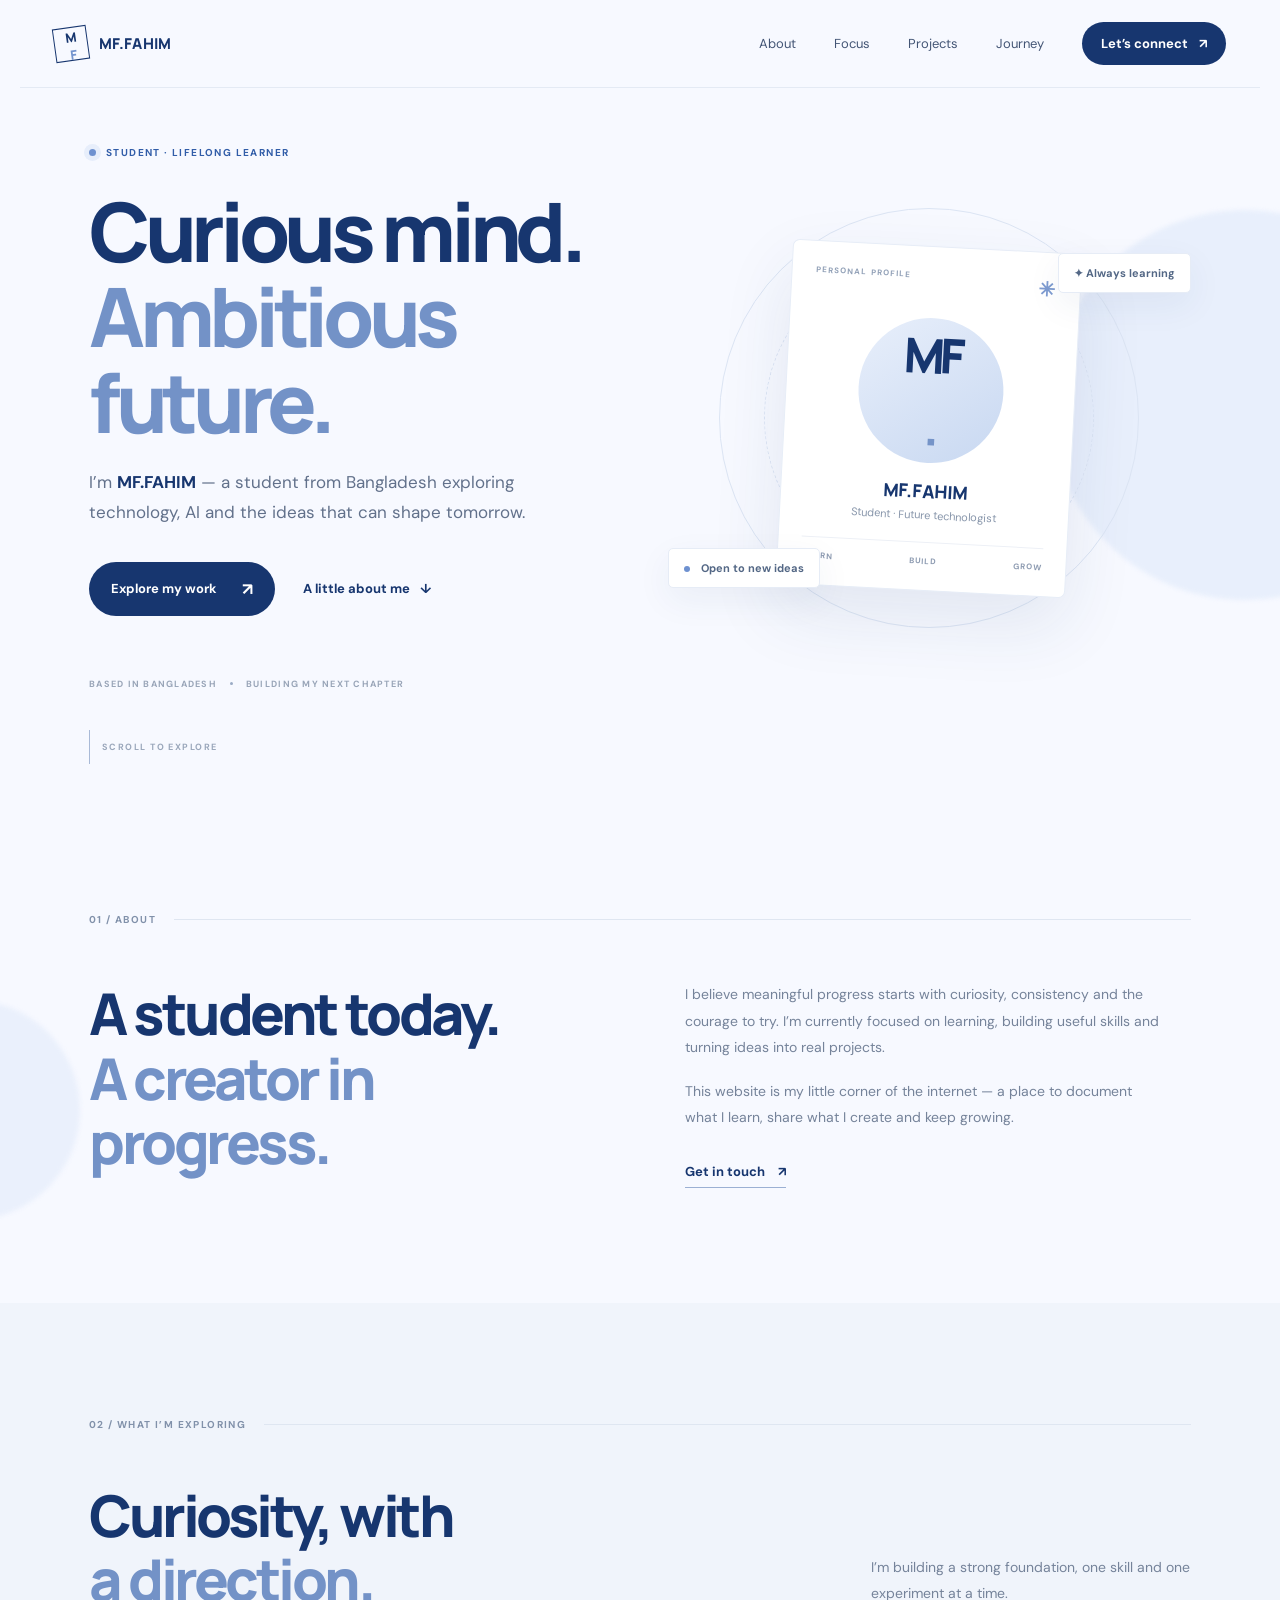
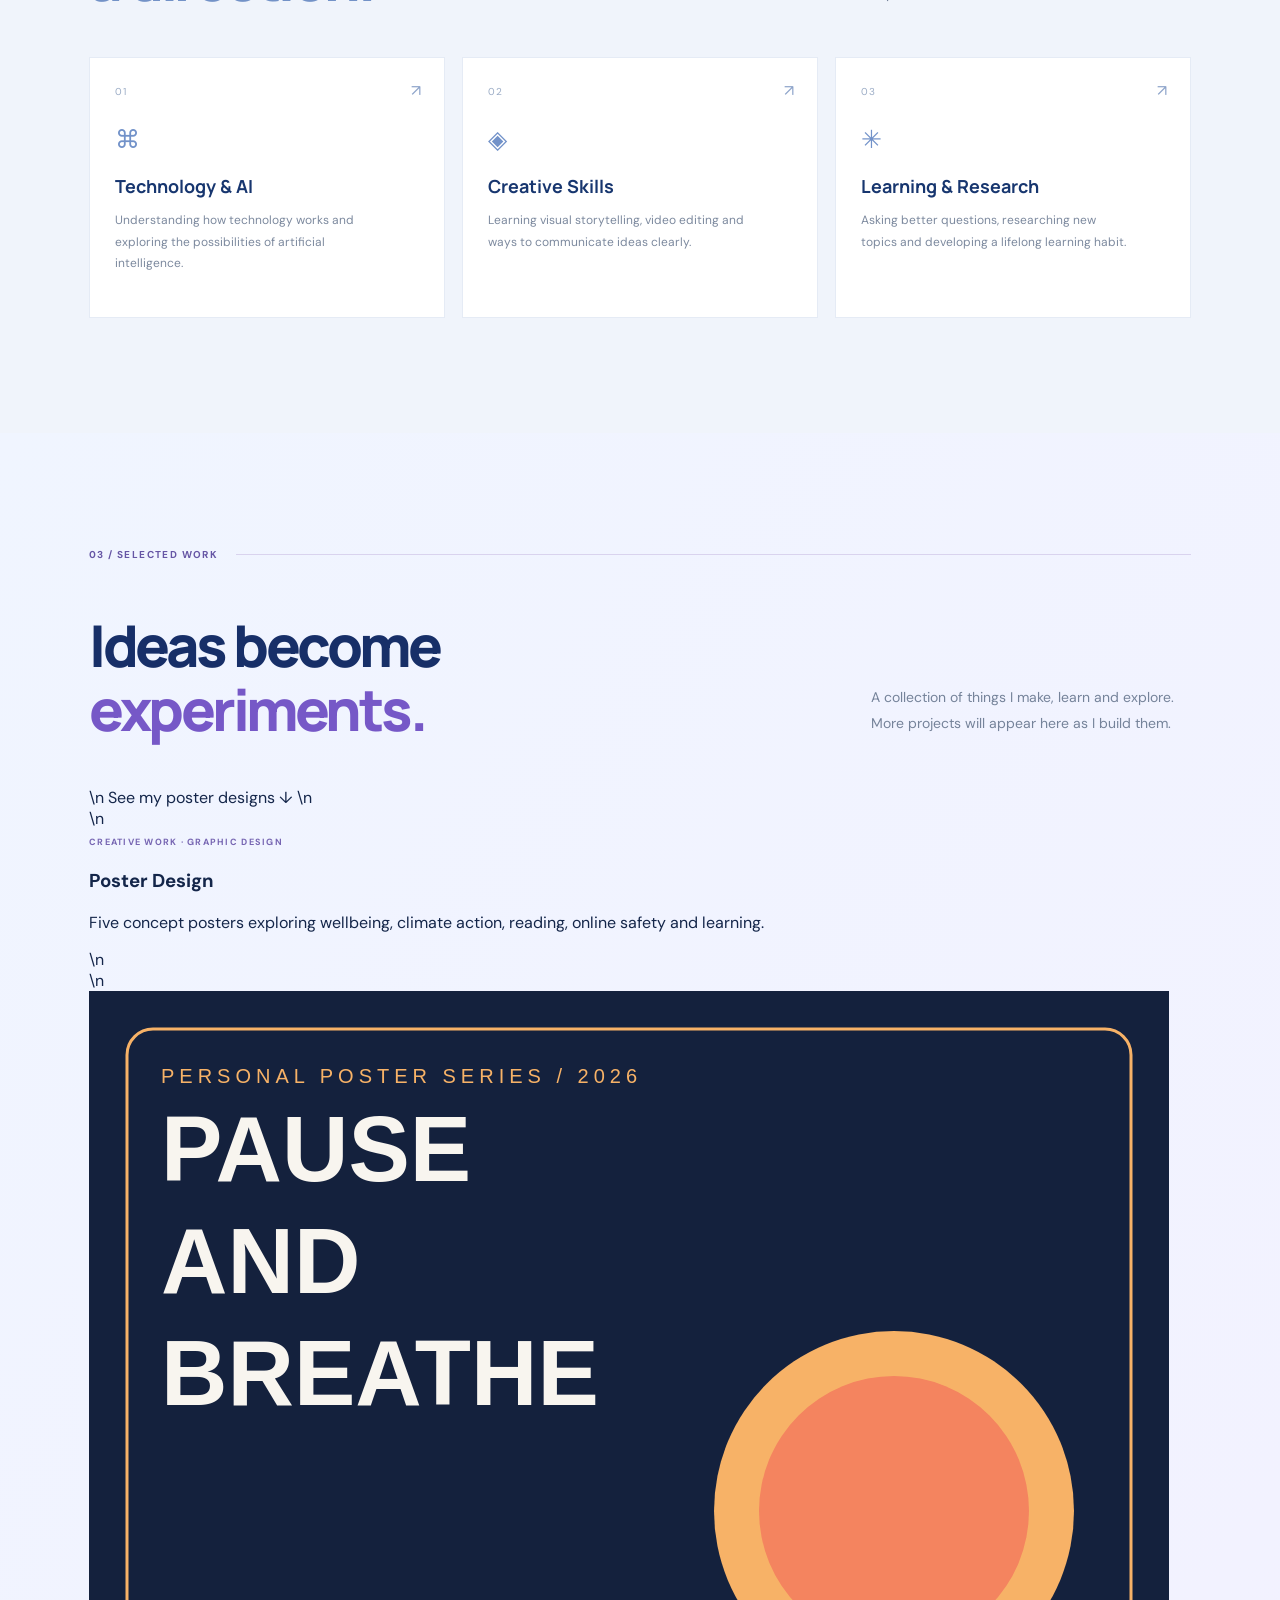
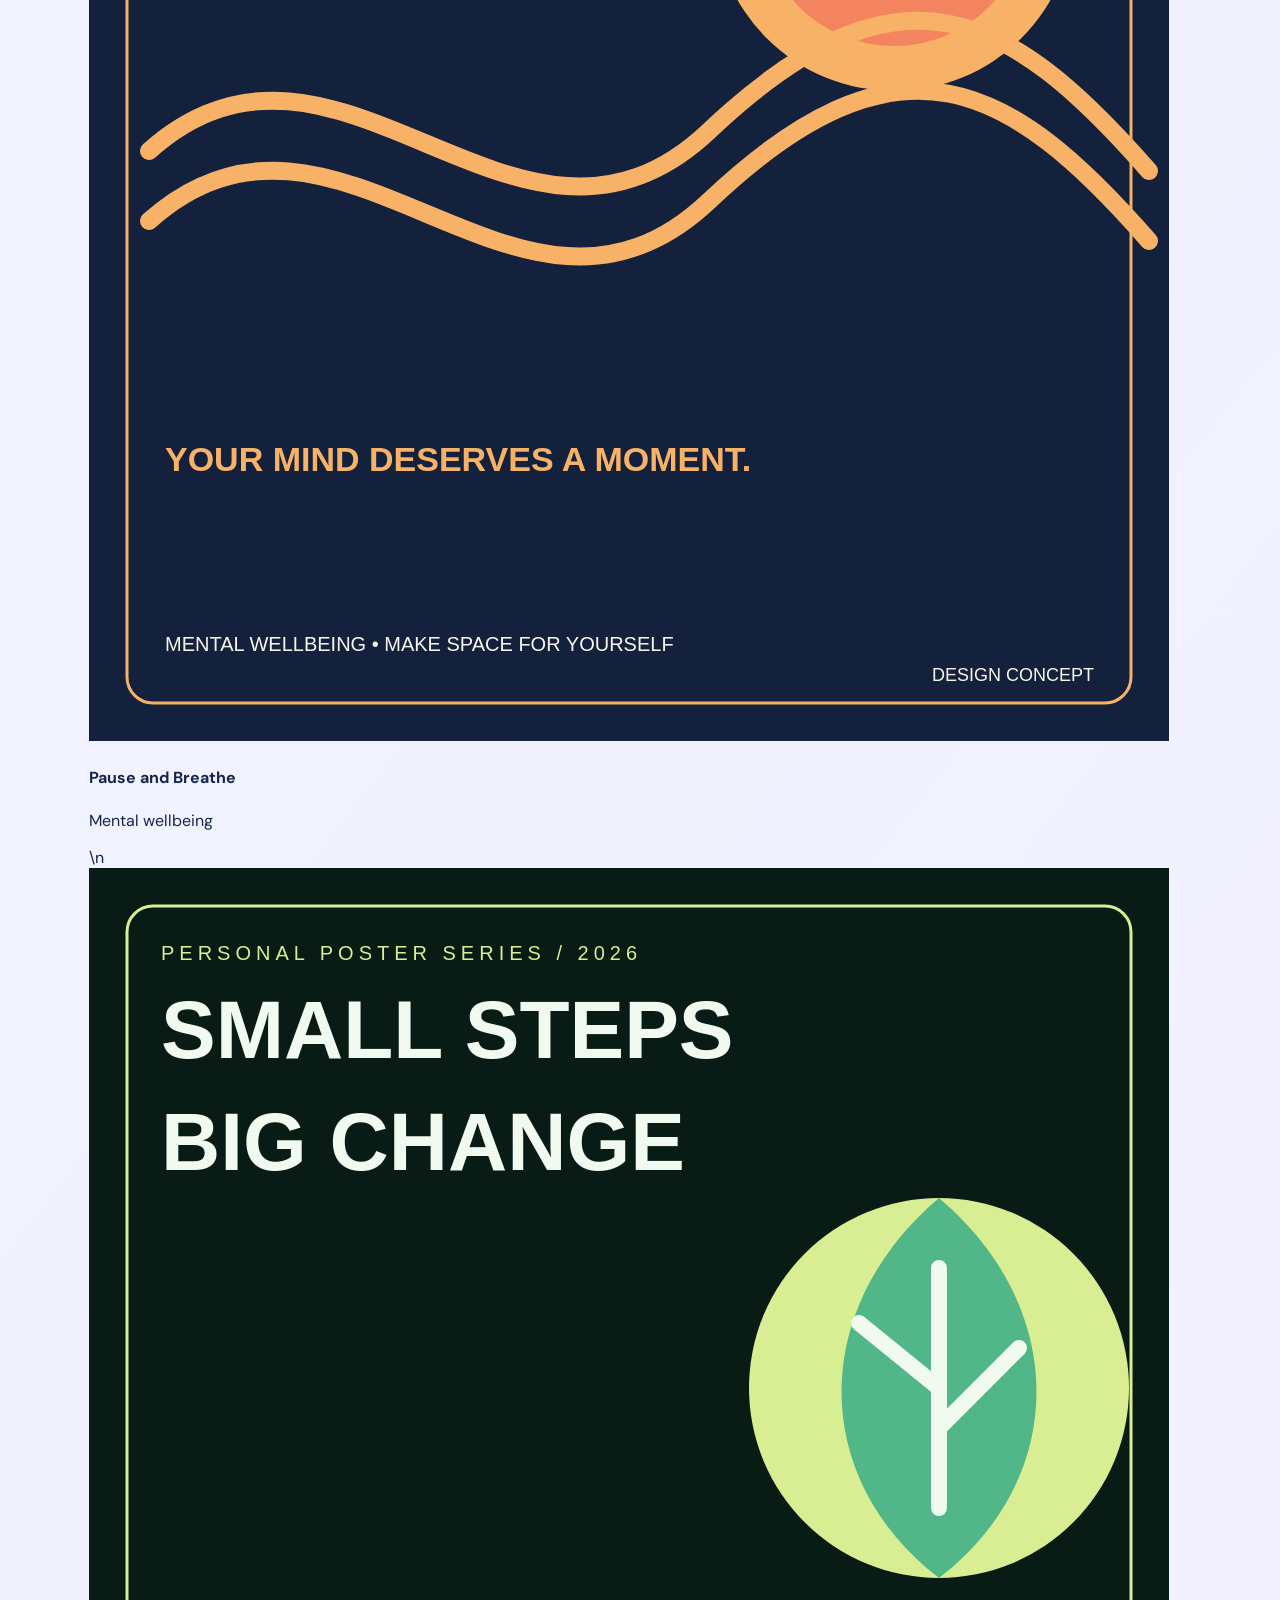
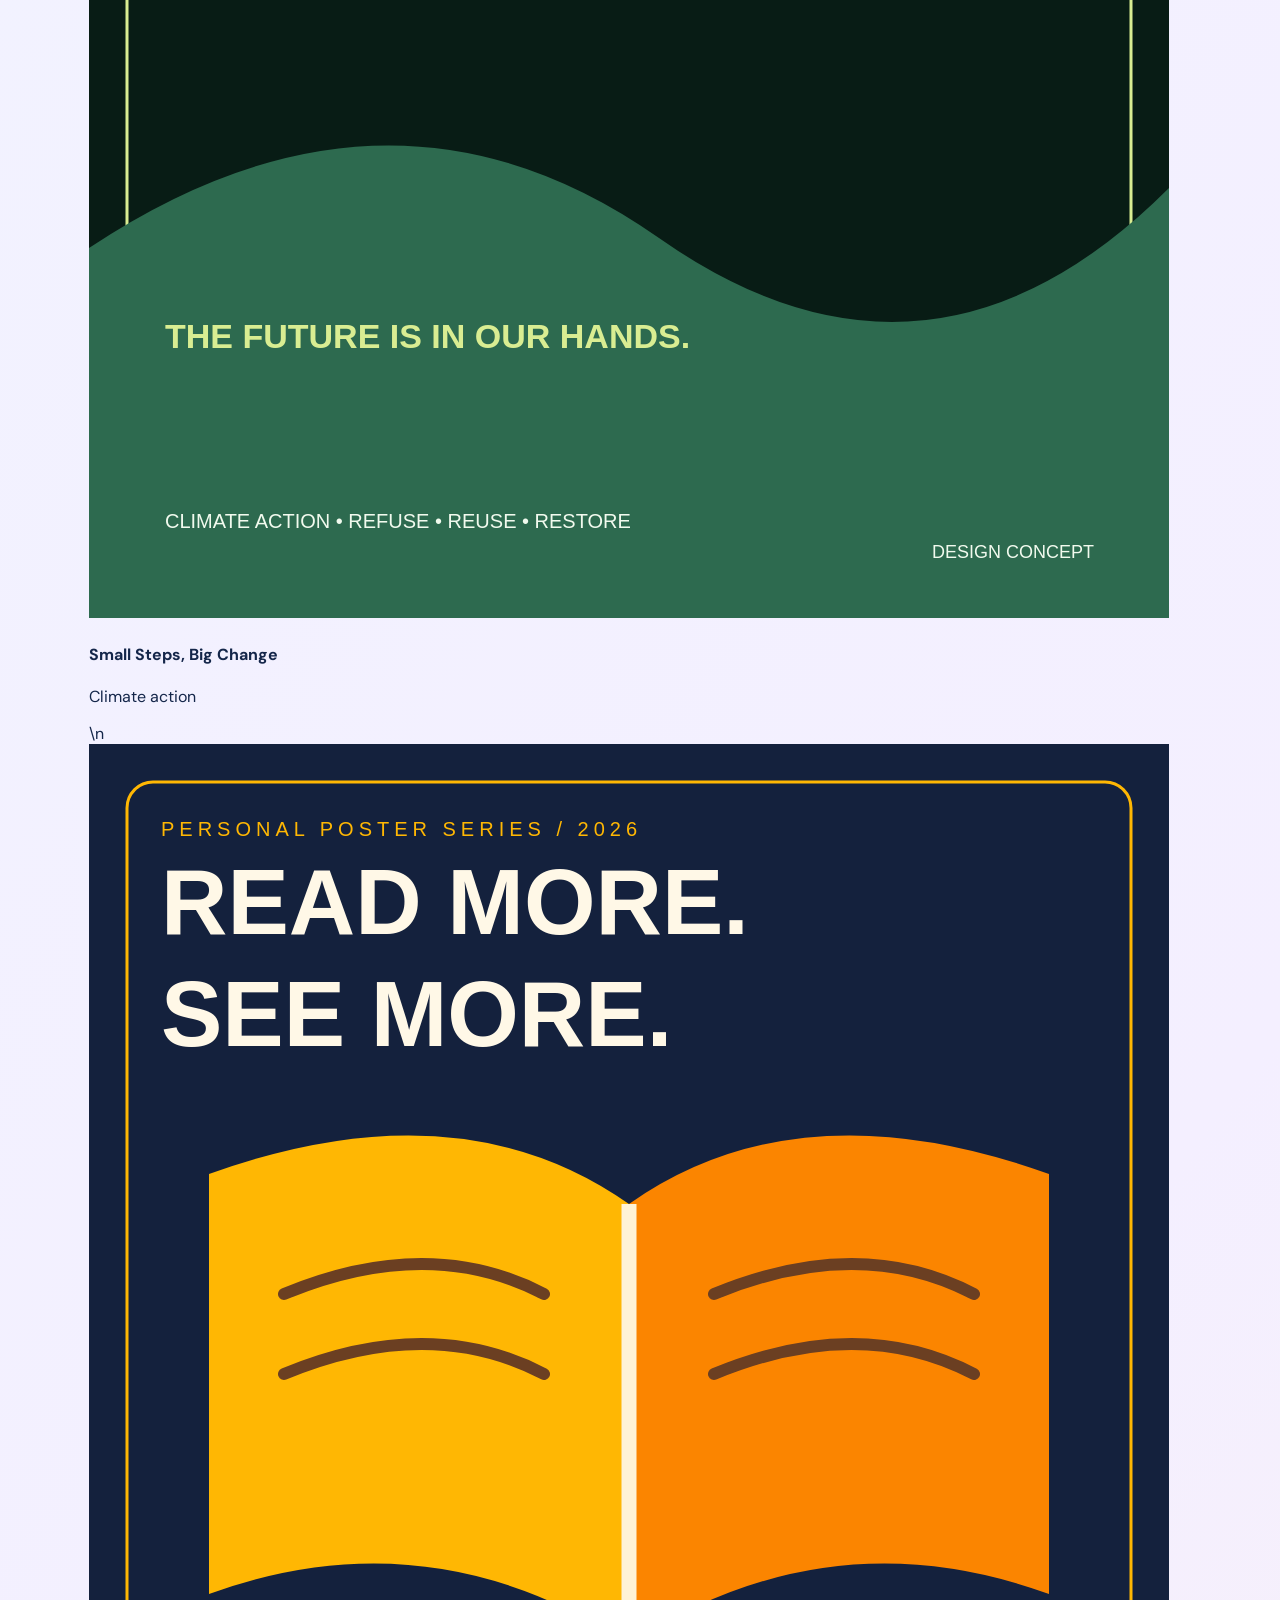
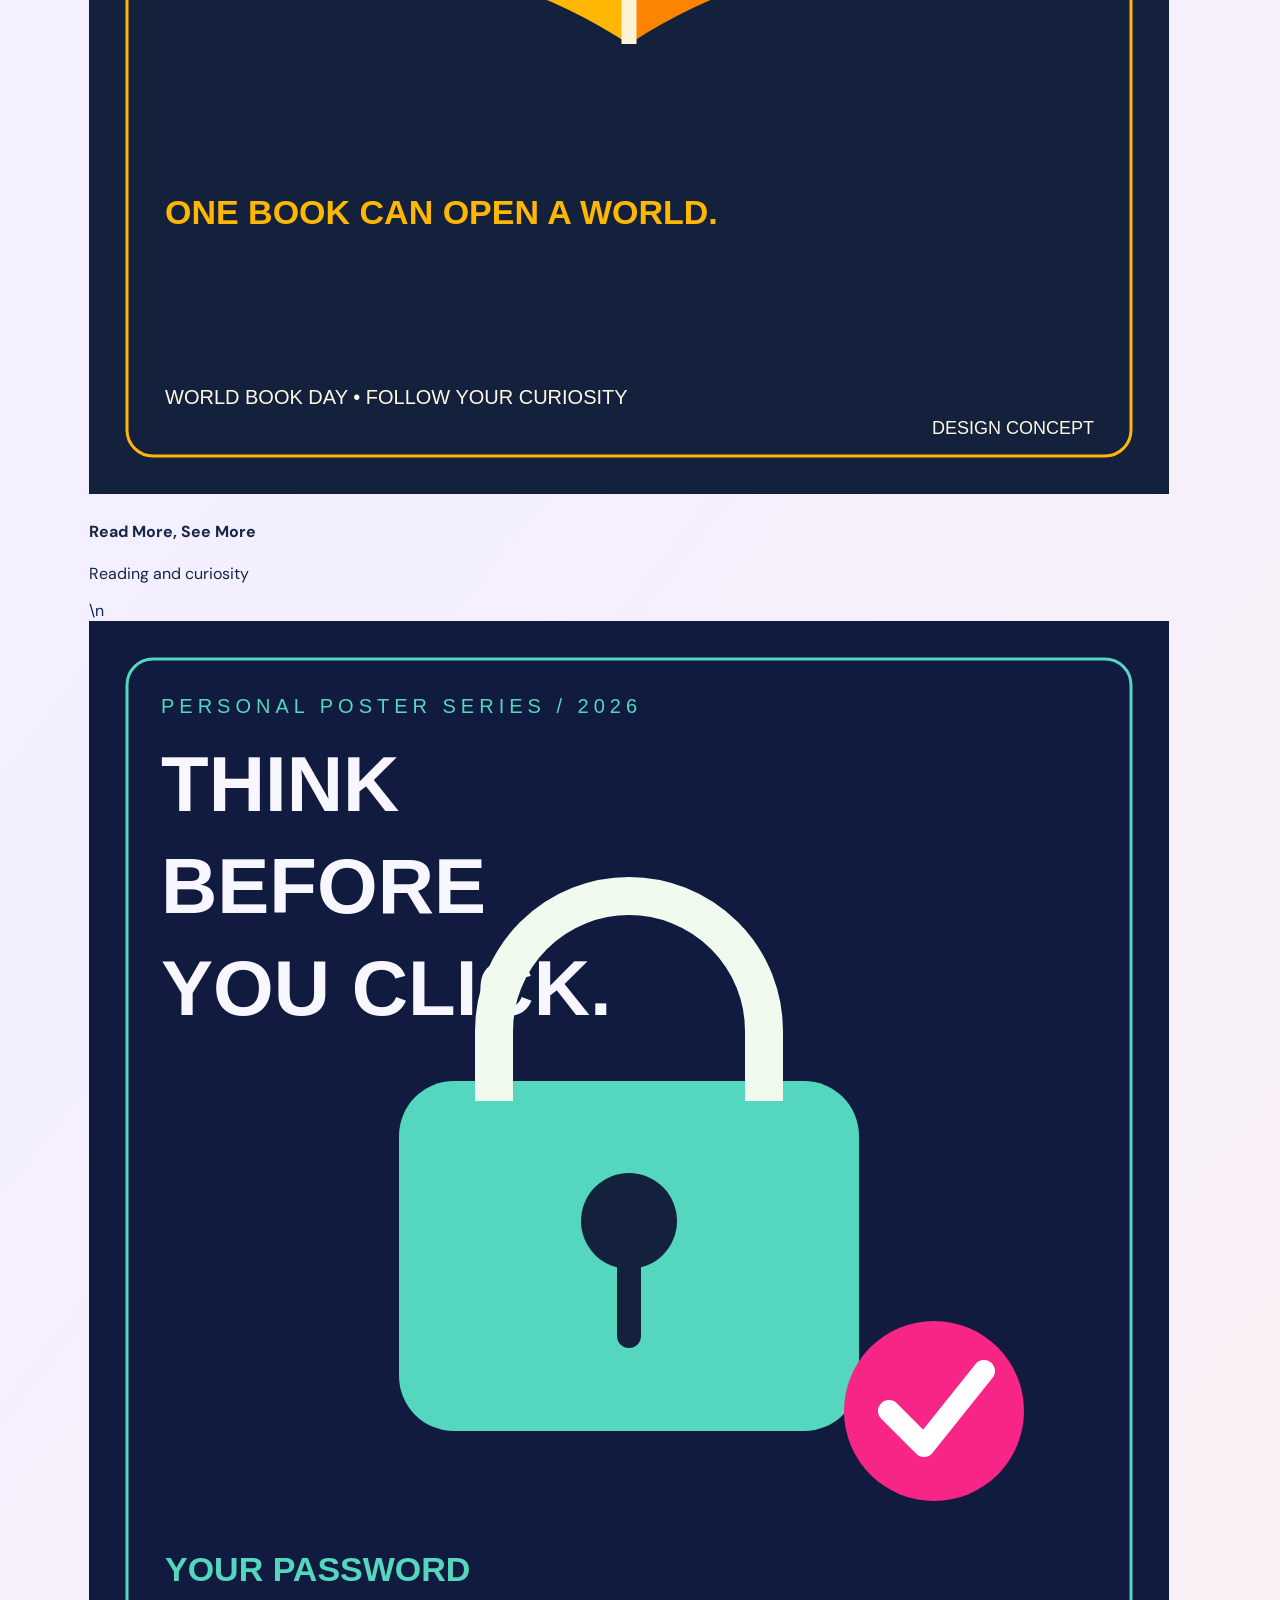
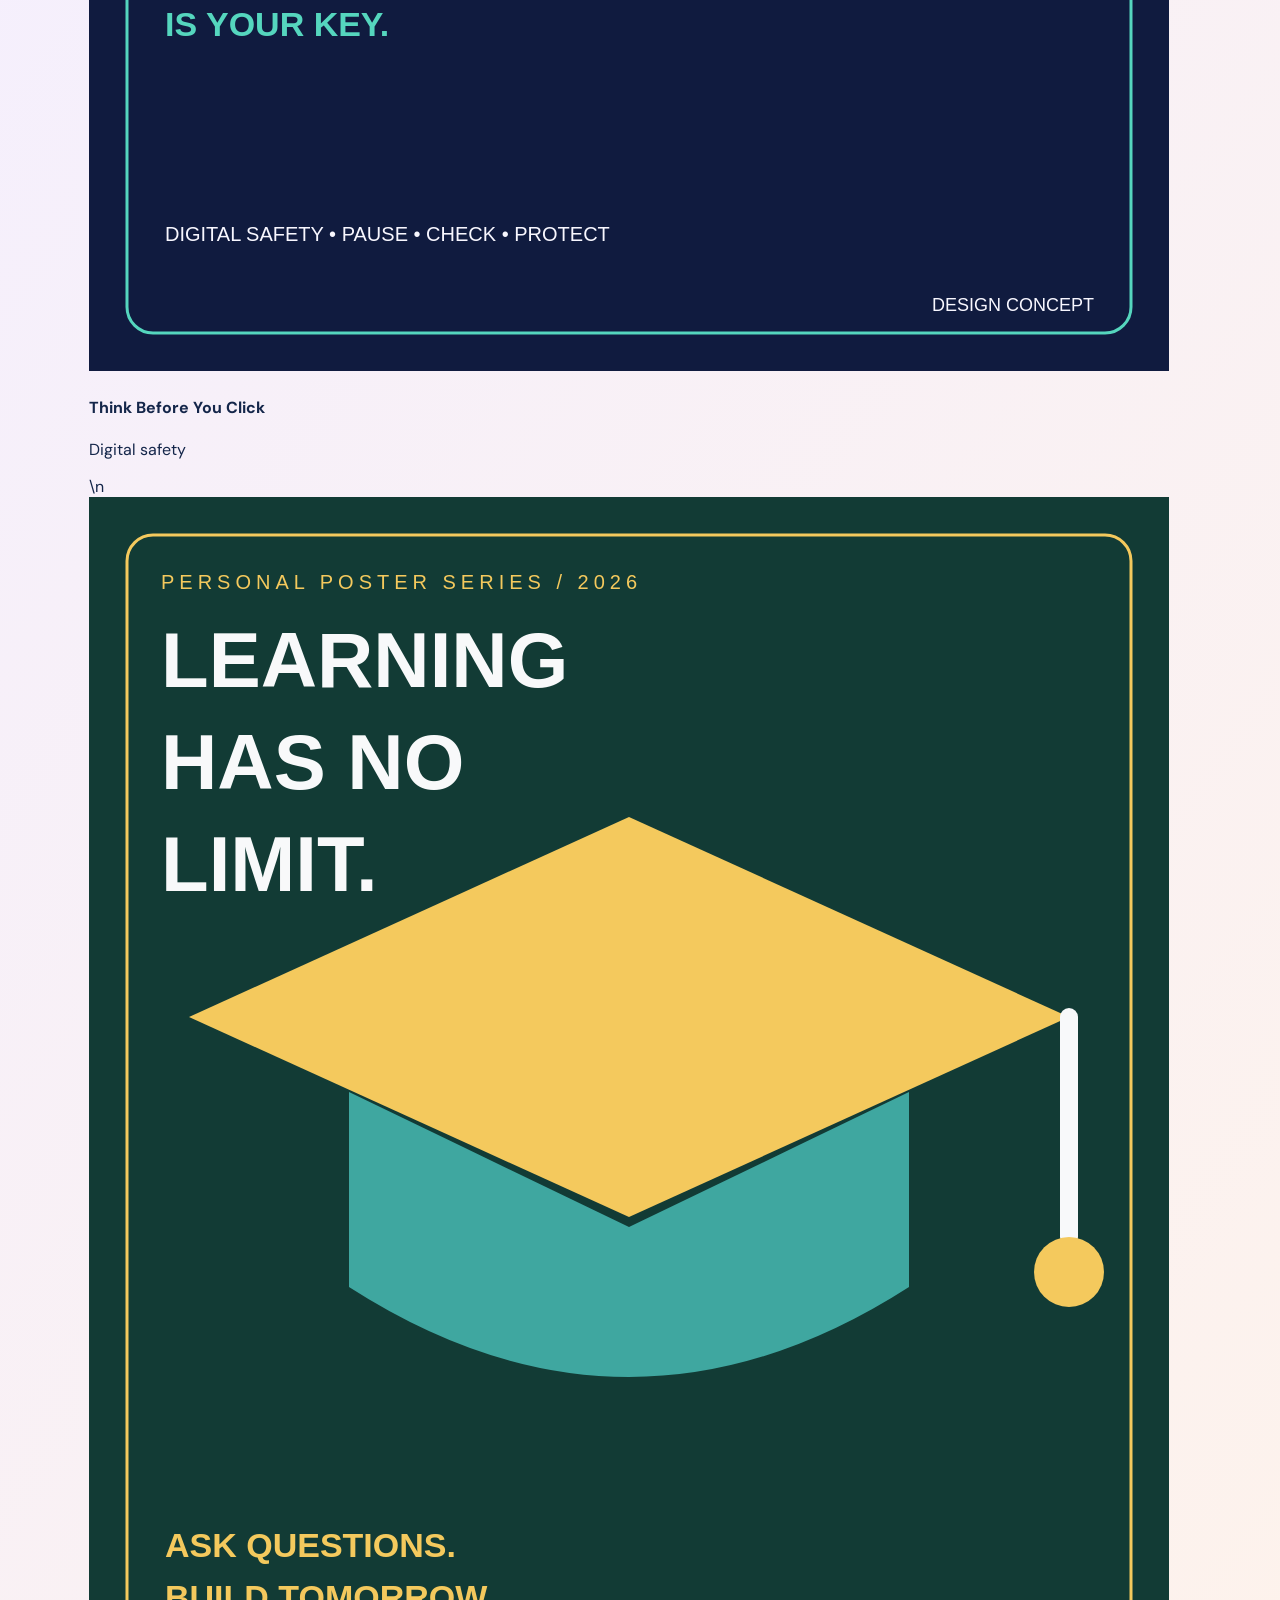
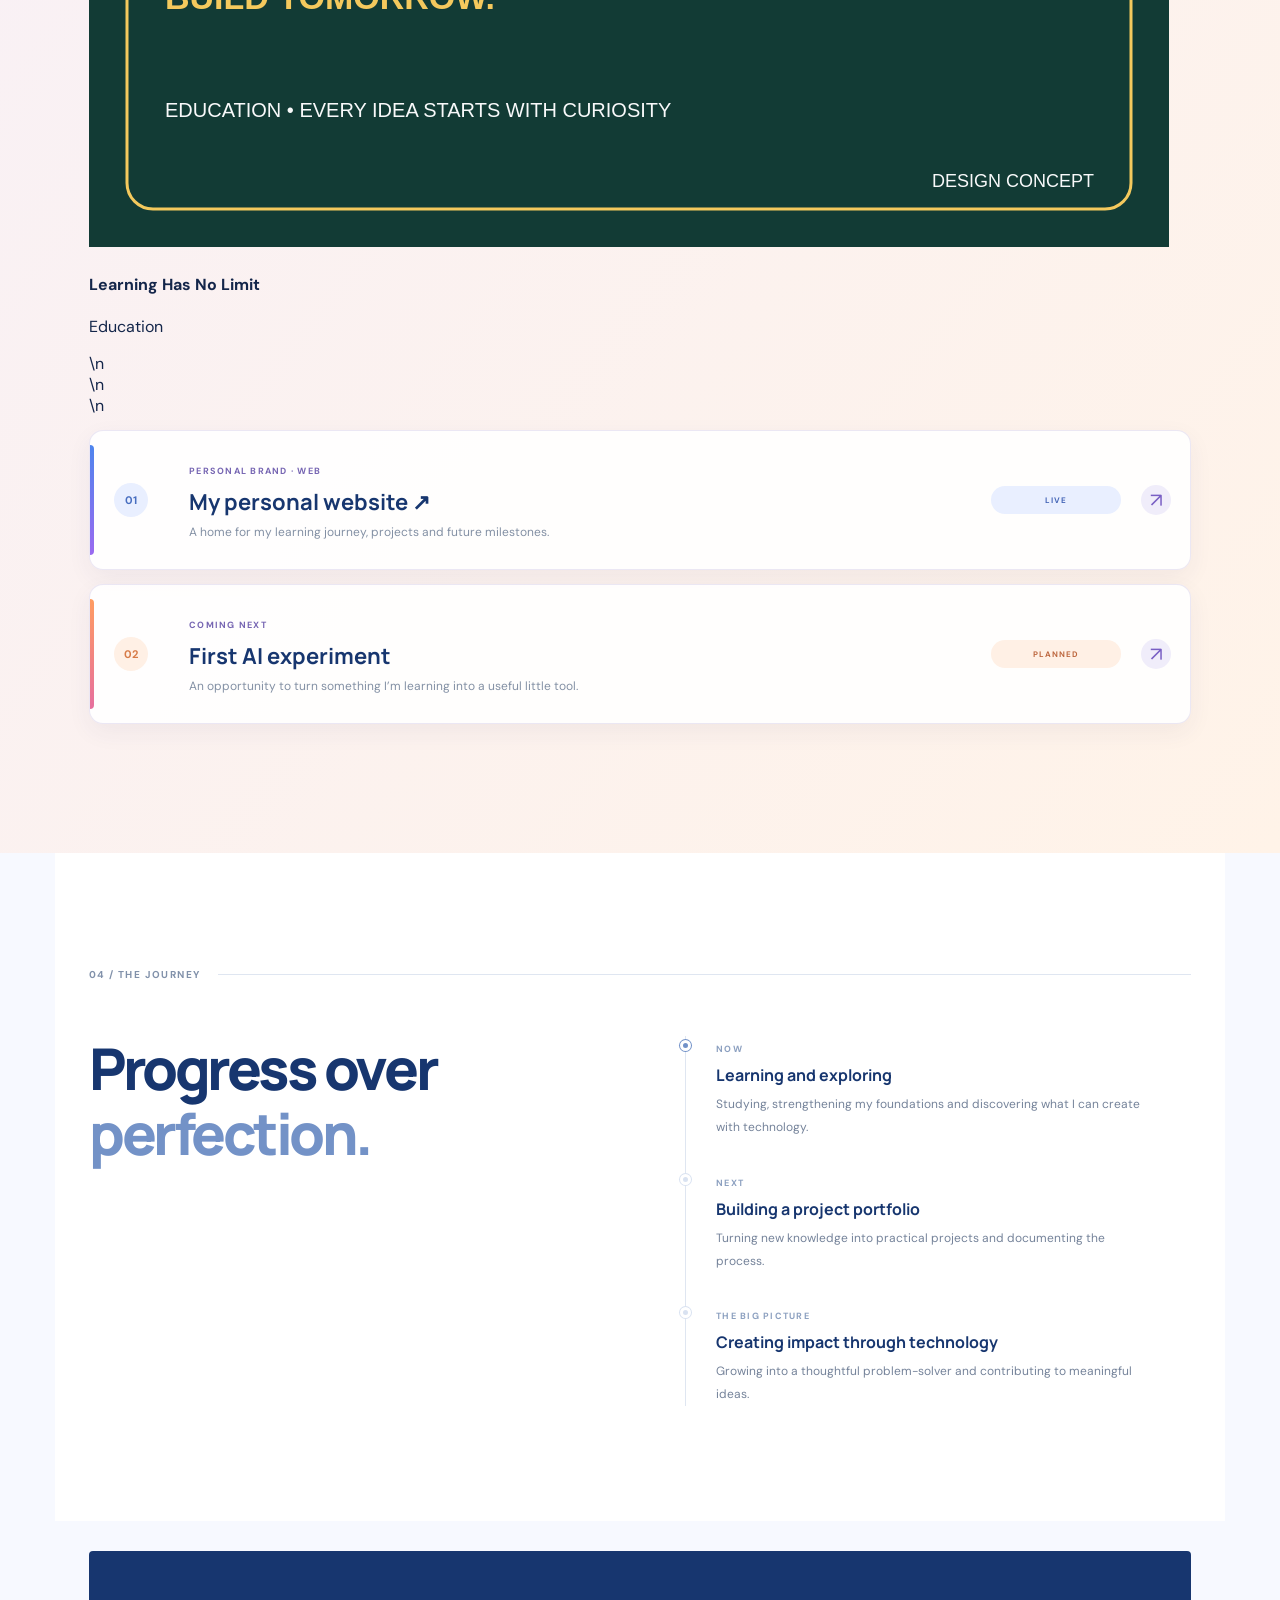
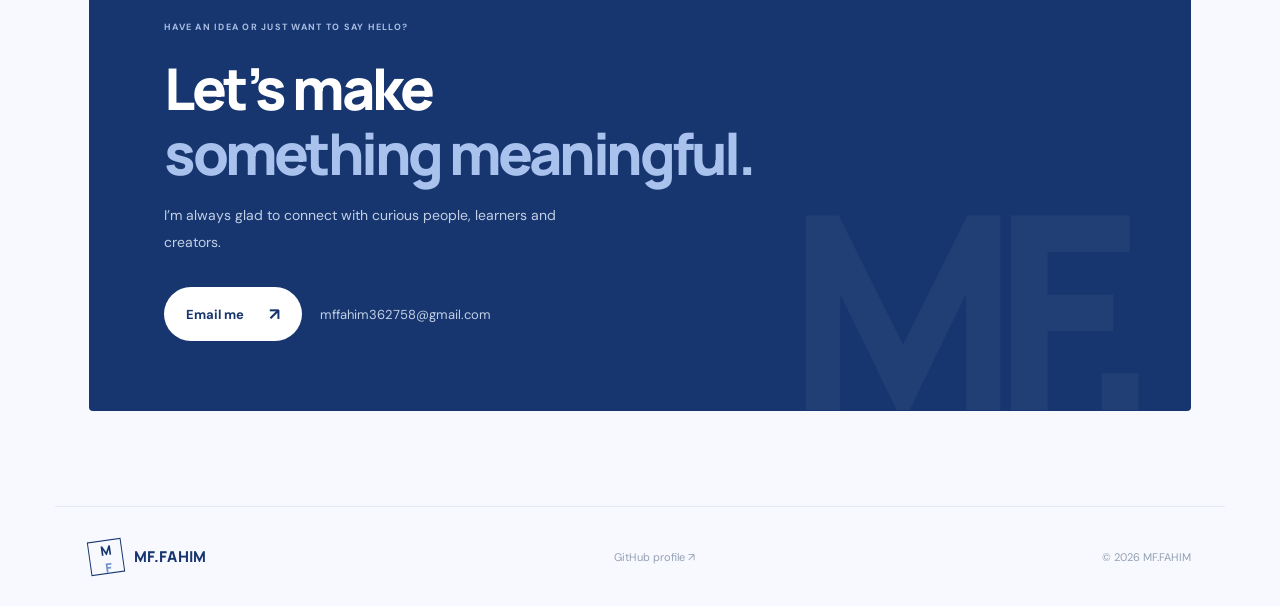
==== commit b099d574: "Add poster design gallery to portfolio" ====
--- a/index.html
+++ b/index.html
@@ -79,8 +79,8 @@
 
     <section class="projects section-wrap" id="projects">
       <div class="section-label reveal"><span>03 / SELECTED WORK</span><span class="label-line"></span></div>
-      <div class="projects-heading reveal"><h2>Ideas become<br><span>experiments.</span></h2><p>A collection of things I make, learn and explore. More projects will appear here as I build them.</p></div>
-      <div class="project-list">
+      <div class="projects-heading reveal"><h2>Ideas become<br><span>experiments.</span></h2><p>A collection of things I make, learn and explore. More projects will appear here as I build them.</p></div>\n      <a class="poster-jump" href="#poster-design">See my poster designs <span>↓</span></a>
+\n      <section class="poster-gallery" id="poster-design" aria-labelledby="poster-title">\n        <div class="poster-heading"><div><span class="project-type">CREATIVE WORK · GRAPHIC DESIGN</span><h3 id="poster-title">Poster Design</h3></div><p>Five concept posters exploring wellbeing, climate action, reading, online safety and learning.</p></div>\n        <div class="poster-grid">\n          <article class="poster-card"><a href="posters/01_pause-and-breathe.svg" target="_blank" rel="noopener noreferrer"><img src="posters/01_pause-and-breathe.svg" alt="Pause and Breathe poster about mental wellbeing" loading="lazy"></a><h4>Pause and Breathe</h4><p>Mental wellbeing</p></article>\n          <article class="poster-card"><a href="posters/02_small-steps-big-change.svg" target="_blank" rel="noopener noreferrer"><img src="posters/02_small-steps-big-change.svg" alt="Small Steps, Big Change poster about climate action" loading="lazy"></a><h4>Small Steps, Big Change</h4><p>Climate action</p></article>\n          <article class="poster-card"><a href="posters/03_read-more-see-more.svg" target="_blank" rel="noopener noreferrer"><img src="posters/03_read-more-see-more.svg" alt="Read More, See More poster celebrating reading" loading="lazy"></a><h4>Read More, See More</h4><p>Reading and curiosity</p></article>\n          <article class="poster-card"><a href="posters/04_think-before-you-click.svg" target="_blank" rel="noopener noreferrer"><img src="posters/04_think-before-you-click.svg" alt="Think Before You Click poster about digital safety" loading="lazy"></a><h4>Think Before You Click</h4><p>Digital safety</p></article>\n          <article class="poster-card"><a href="posters/05_learning-has-no-limit.svg" target="_blank" rel="noopener noreferrer"><img src="posters/05_learning-has-no-limit.svg" alt="Learning Has No Limit poster about education" loading="lazy"></a><h4>Learning Has No Limit</h4><p>Education</p></article>\n        </div>\n      </section>\n      <div class="project-list">
         <article class="project-row reveal"><div class="project-index">01</div><div class="project-main"><span class="project-type">PERSONAL BRAND · WEB</span><h3><a href="https://mffahim-sudo.github.io/" target="_blank" rel="noopener noreferrer">My personal website ↗</a></h3><p>A home for my learning journey, projects and future milestones.</p></div><div class="project-status">LIVE</div><span class="project-arrow" aria-hidden="true">↗</span></article>
         <article class="project-row reveal"><div class="project-index">02</div><div class="project-main"><span class="project-type">COMING NEXT</span><h3>First AI experiment</h3><p>An opportunity to turn something I’m learning into a useful little tool.</p></div><div class="project-status">PLANNED</div><span class="project-arrow">↗</span></article>
       </div>
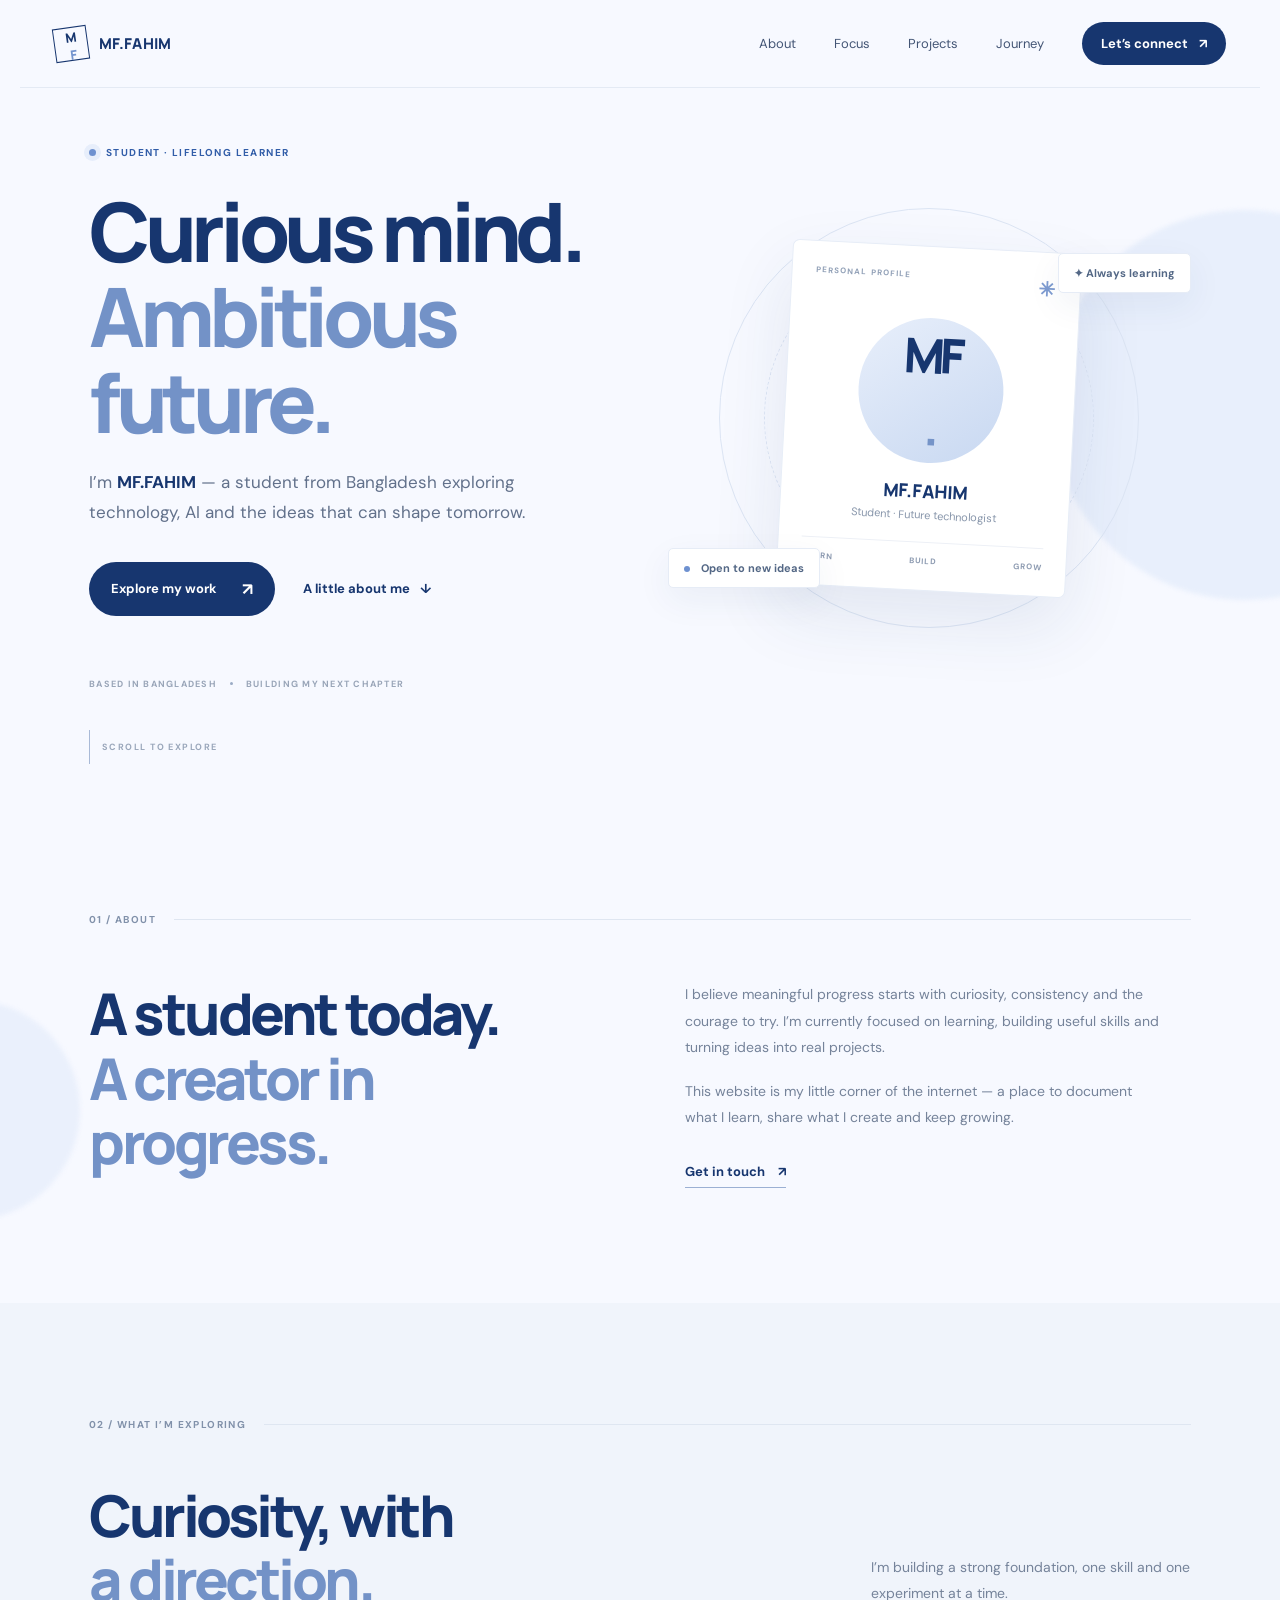
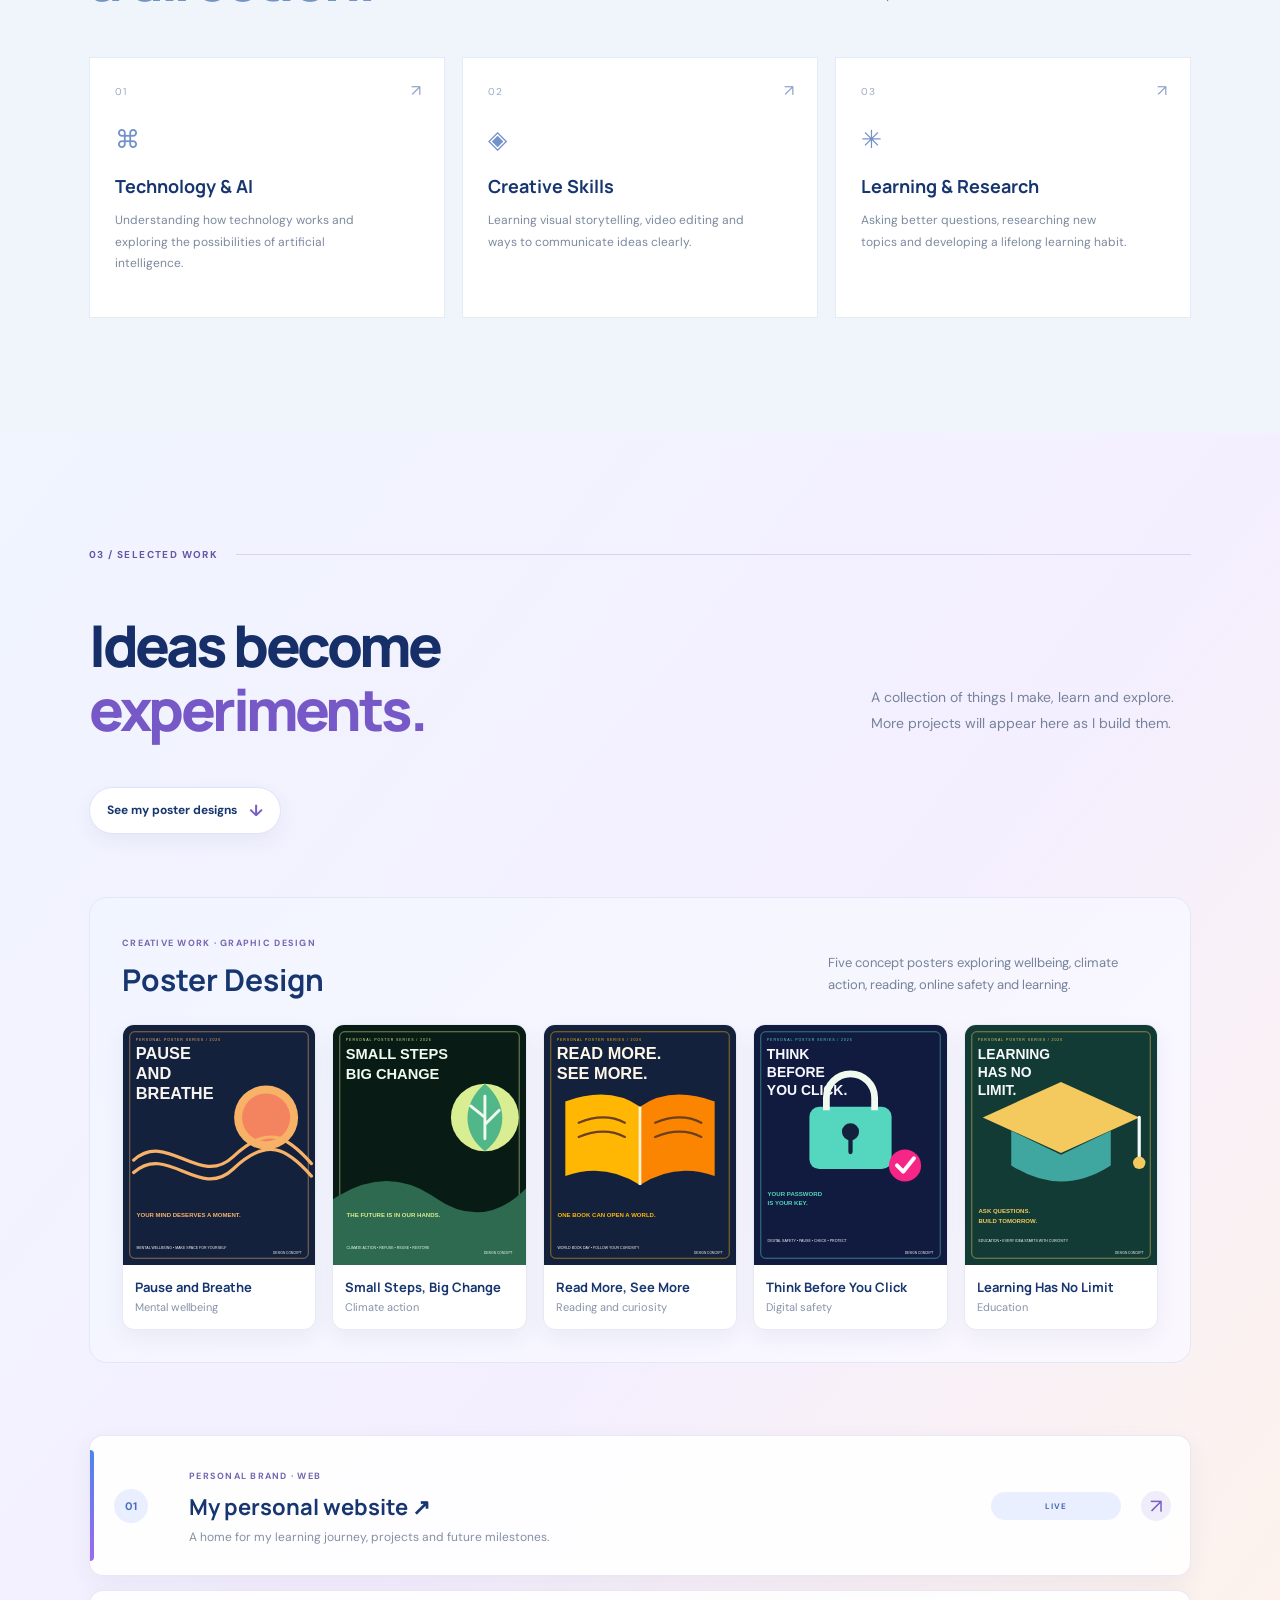
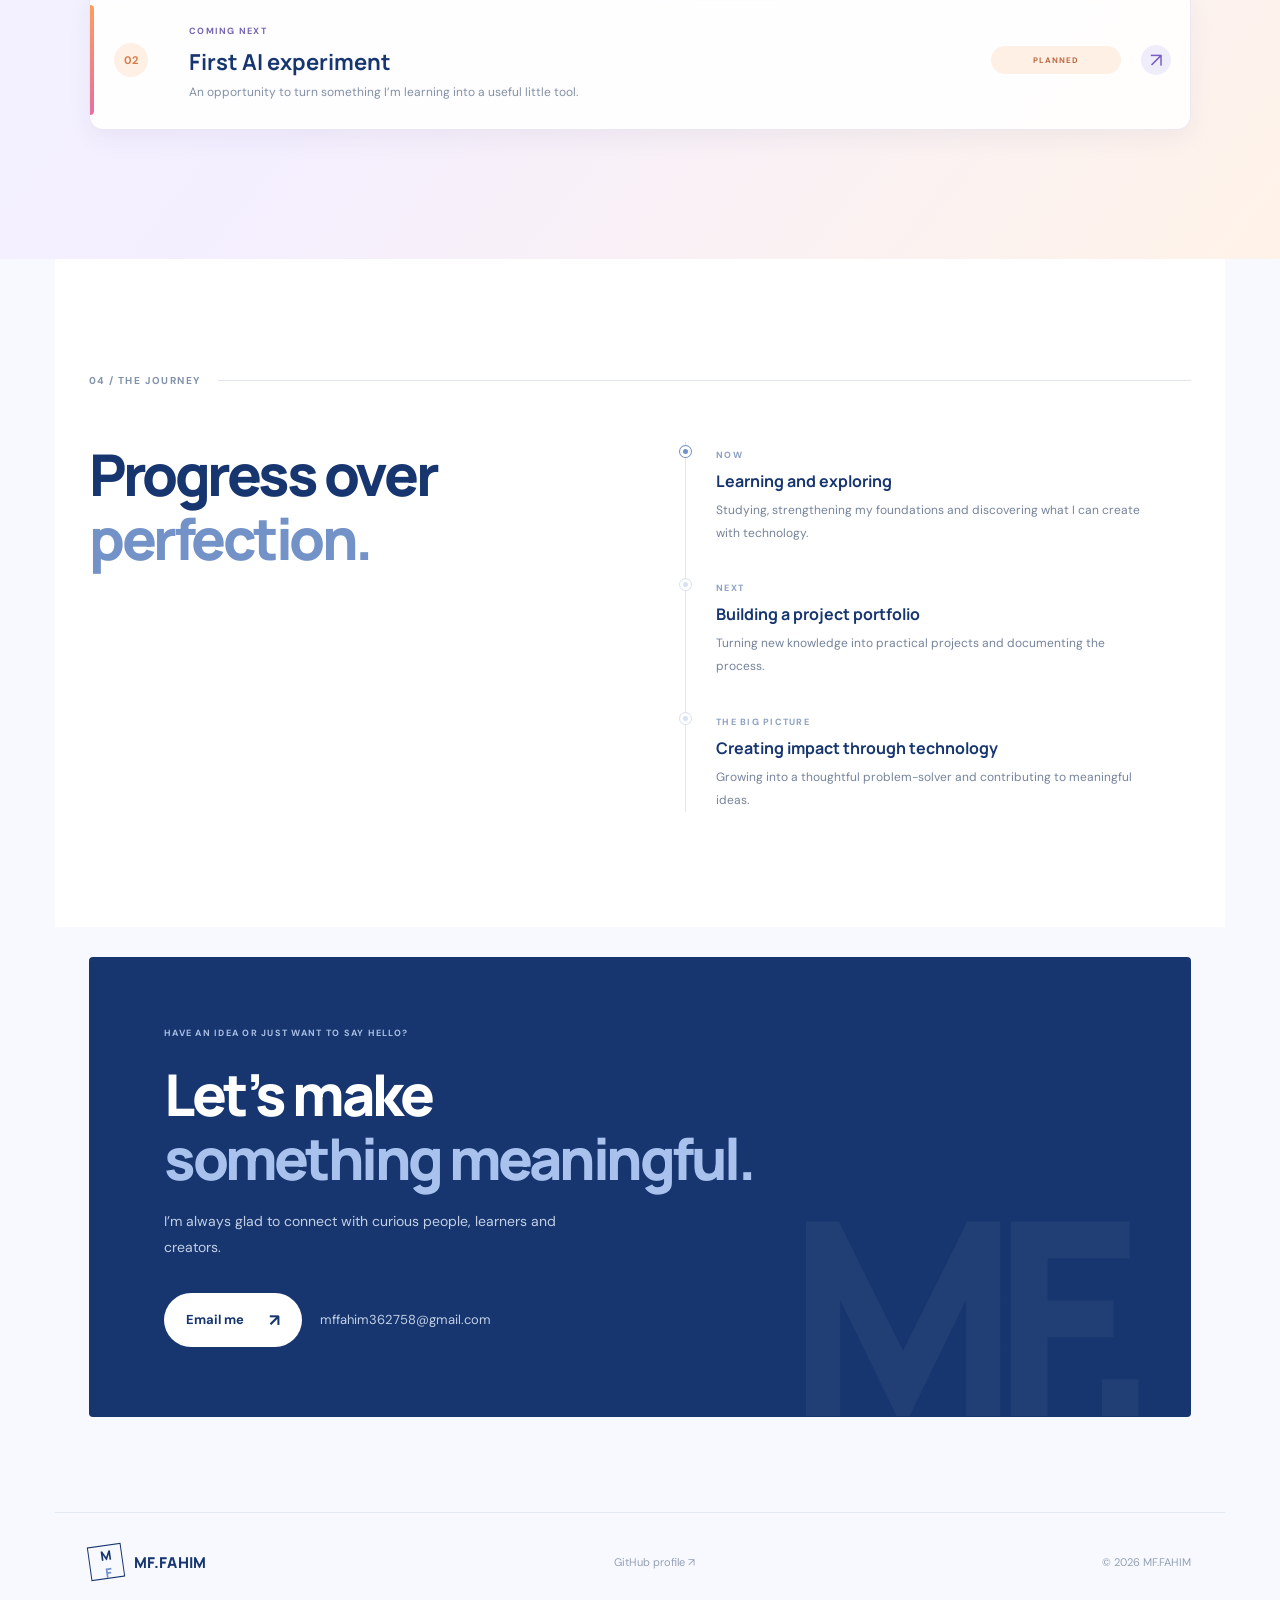
==== commit 85f8177c: "Fix poster gallery markup and refresh styles" ====
--- a/index.html
+++ b/index.html
@@ -14,7 +14,7 @@
   <link rel="preconnect" href="https://fonts.googleapis.com">
   <link rel="preconnect" href="https://fonts.gstatic.com" crossorigin>
   <link href="https://fonts.googleapis.com/css2?family=DM+Sans:wght@400;500;600;700&family=Manrope:wght@400;500;600;700;800&display=swap" rel="stylesheet">
-  <link rel="stylesheet" href="style.css?v=20261106-color">
+  <link rel="stylesheet" href="style.css?v=20261106-posters">
 </head>
 <body>
   <div class="ambient ambient-one"></div><div class="ambient ambient-two"></div>
@@ -79,8 +79,20 @@
 
     <section class="projects section-wrap" id="projects">
       <div class="section-label reveal"><span>03 / SELECTED WORK</span><span class="label-line"></span></div>
-      <div class="projects-heading reveal"><h2>Ideas become<br><span>experiments.</span></h2><p>A collection of things I make, learn and explore. More projects will appear here as I build them.</p></div>\n      <a class="poster-jump" href="#poster-design">See my poster designs <span>↓</span></a>
-\n      <section class="poster-gallery" id="poster-design" aria-labelledby="poster-title">\n        <div class="poster-heading"><div><span class="project-type">CREATIVE WORK · GRAPHIC DESIGN</span><h3 id="poster-title">Poster Design</h3></div><p>Five concept posters exploring wellbeing, climate action, reading, online safety and learning.</p></div>\n        <div class="poster-grid">\n          <article class="poster-card"><a href="posters/01_pause-and-breathe.svg" target="_blank" rel="noopener noreferrer"><img src="posters/01_pause-and-breathe.svg" alt="Pause and Breathe poster about mental wellbeing" loading="lazy"></a><h4>Pause and Breathe</h4><p>Mental wellbeing</p></article>\n          <article class="poster-card"><a href="posters/02_small-steps-big-change.svg" target="_blank" rel="noopener noreferrer"><img src="posters/02_small-steps-big-change.svg" alt="Small Steps, Big Change poster about climate action" loading="lazy"></a><h4>Small Steps, Big Change</h4><p>Climate action</p></article>\n          <article class="poster-card"><a href="posters/03_read-more-see-more.svg" target="_blank" rel="noopener noreferrer"><img src="posters/03_read-more-see-more.svg" alt="Read More, See More poster celebrating reading" loading="lazy"></a><h4>Read More, See More</h4><p>Reading and curiosity</p></article>\n          <article class="poster-card"><a href="posters/04_think-before-you-click.svg" target="_blank" rel="noopener noreferrer"><img src="posters/04_think-before-you-click.svg" alt="Think Before You Click poster about digital safety" loading="lazy"></a><h4>Think Before You Click</h4><p>Digital safety</p></article>\n          <article class="poster-card"><a href="posters/05_learning-has-no-limit.svg" target="_blank" rel="noopener noreferrer"><img src="posters/05_learning-has-no-limit.svg" alt="Learning Has No Limit poster about education" loading="lazy"></a><h4>Learning Has No Limit</h4><p>Education</p></article>\n        </div>\n      </section>\n      <div class="project-list">
+      <div class="projects-heading reveal"><h2>Ideas become<br><span>experiments.</span></h2><p>A collection of things I make, learn and explore. More projects will appear here as I build them.</p></div>
+      <a class="poster-jump" href="#poster-design">See my poster designs <span>↓</span></a>
+
+      <section class="poster-gallery" id="poster-design" aria-labelledby="poster-title">
+        <div class="poster-heading"><div><span class="project-type">CREATIVE WORK · GRAPHIC DESIGN</span><h3 id="poster-title">Poster Design</h3></div><p>Five concept posters exploring wellbeing, climate action, reading, online safety and learning.</p></div>
+        <div class="poster-grid">
+          <article class="poster-card"><a href="posters/01_pause-and-breathe.svg" target="_blank" rel="noopener noreferrer"><img src="posters/01_pause-and-breathe.svg" alt="Pause and Breathe poster about mental wellbeing" loading="lazy"></a><h4>Pause and Breathe</h4><p>Mental wellbeing</p></article>
+          <article class="poster-card"><a href="posters/02_small-steps-big-change.svg" target="_blank" rel="noopener noreferrer"><img src="posters/02_small-steps-big-change.svg" alt="Small Steps, Big Change poster about climate action" loading="lazy"></a><h4>Small Steps, Big Change</h4><p>Climate action</p></article>
+          <article class="poster-card"><a href="posters/03_read-more-see-more.svg" target="_blank" rel="noopener noreferrer"><img src="posters/03_read-more-see-more.svg" alt="Read More, See More poster celebrating reading" loading="lazy"></a><h4>Read More, See More</h4><p>Reading and curiosity</p></article>
+          <article class="poster-card"><a href="posters/04_think-before-you-click.svg" target="_blank" rel="noopener noreferrer"><img src="posters/04_think-before-you-click.svg" alt="Think Before You Click poster about digital safety" loading="lazy"></a><h4>Think Before You Click</h4><p>Digital safety</p></article>
+          <article class="poster-card"><a href="posters/05_learning-has-no-limit.svg" target="_blank" rel="noopener noreferrer"><img src="posters/05_learning-has-no-limit.svg" alt="Learning Has No Limit poster about education" loading="lazy"></a><h4>Learning Has No Limit</h4><p>Education</p></article>
+        </div>
+      </section>
+      <div class="project-list">
         <article class="project-row reveal"><div class="project-index">01</div><div class="project-main"><span class="project-type">PERSONAL BRAND · WEB</span><h3><a href="https://mffahim-sudo.github.io/" target="_blank" rel="noopener noreferrer">My personal website ↗</a></h3><p>A home for my learning journey, projects and future milestones.</p></div><div class="project-status">LIVE</div><span class="project-arrow" aria-hidden="true">↗</span></article>
         <article class="project-row reveal"><div class="project-index">02</div><div class="project-main"><span class="project-type">COMING NEXT</span><h3>First AI experiment</h3><p>An opportunity to turn something I’m learning into a useful little tool.</p></div><div class="project-status">PLANNED</div><span class="project-arrow">↗</span></article>
       </div>
--- a/style.css
+++ b/style.css
@@ -36,3 +36,21 @@
   .project-main h3{font-size:18px}
 }
 @media(prefers-reduced-motion:reduce){.project-row,.project-arrow{transition:none}}
+
+.poster-jump{display:inline-flex;align-items:center;gap:12px;margin:0 0 28px;padding:12px 17px;border:1px solid #dce5f5;border-radius:30px;background:#fff;color:var(--navy);font-size:12px;font-weight:700;box-shadow:0 7px 20px rgba(46,51,102,.06);transition:transform .2s,border-color .2s}
+.poster-jump:hover{transform:translateY(-2px);border-color:#9a83dd}
+.poster-jump span{color:#795fc4;font-size:16px}
+.poster-gallery{margin:35px 0 72px;padding:32px;background:linear-gradient(135deg,#f1f5ff,#fbf7ff);border:1px solid #e4e8f5;border-radius:18px}
+.poster-heading{display:flex;justify-content:space-between;align-items:end;gap:24px;margin-bottom:24px}
+.poster-heading h3{font-family:var(--display);font-size:30px;color:var(--navy);margin:8px 0 0}
+.poster-heading>p{max-width:330px;margin:0 0 4px;color:#75839a;font-size:13px;line-height:1.7}
+.poster-grid{display:grid;grid-template-columns:repeat(5,minmax(0,1fr));gap:16px}
+.poster-card{min-width:0;background:#fff;border:1px solid #e7eaf4;border-radius:12px;overflow:hidden;box-shadow:0 8px 22px rgba(36,49,90,.06);transition:transform .2s,box-shadow .2s}
+.poster-card:hover{transform:translateY(-5px);box-shadow:0 16px 30px rgba(36,49,90,.13)}
+.poster-card a{display:block;background:#eef1f8;overflow:hidden}
+.poster-card img{display:block;width:100%;aspect-ratio:4/5;object-fit:cover;transition:transform .3s}
+.poster-card:hover img{transform:scale(1.025)}
+.poster-card h4{margin:13px 12px 4px;color:var(--navy);font-family:var(--display);font-size:13px;line-height:1.4}
+.poster-card p{margin:0 12px 15px;color:#8793a8;font-size:11px}
+@media(max-width:900px){.poster-grid{grid-template-columns:repeat(3,minmax(0,1fr))}}
+@media(max-width:600px){.poster-gallery{margin:25px 0 55px;padding:20px 15px}.poster-heading{display:block}.poster-heading>p{margin-top:10px}.poster-heading h3{font-size:26px}.poster-grid{grid-template-columns:repeat(2,minmax(0,1fr));gap:11px}.poster-card h4{font-size:12px;margin-left:9px;margin-right:9px}.poster-card p{margin-left:9px;margin-right:9px}}
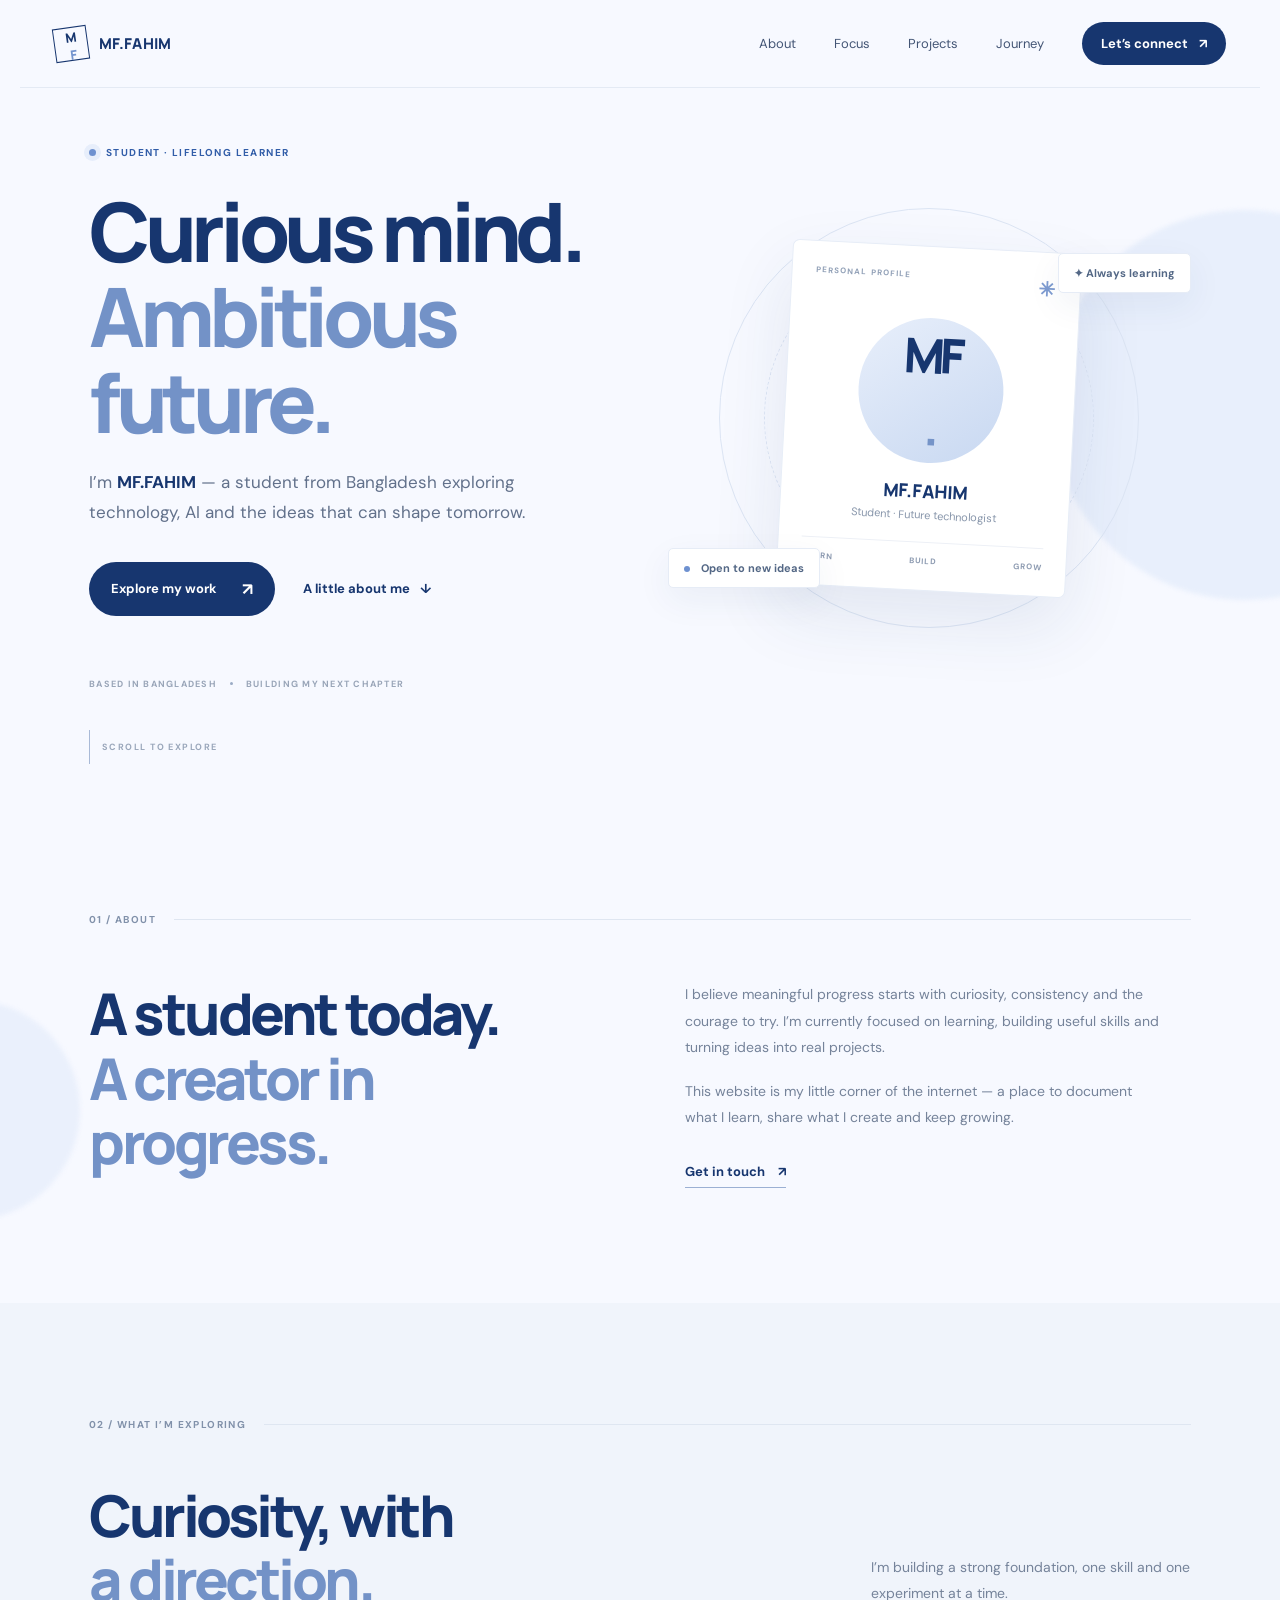
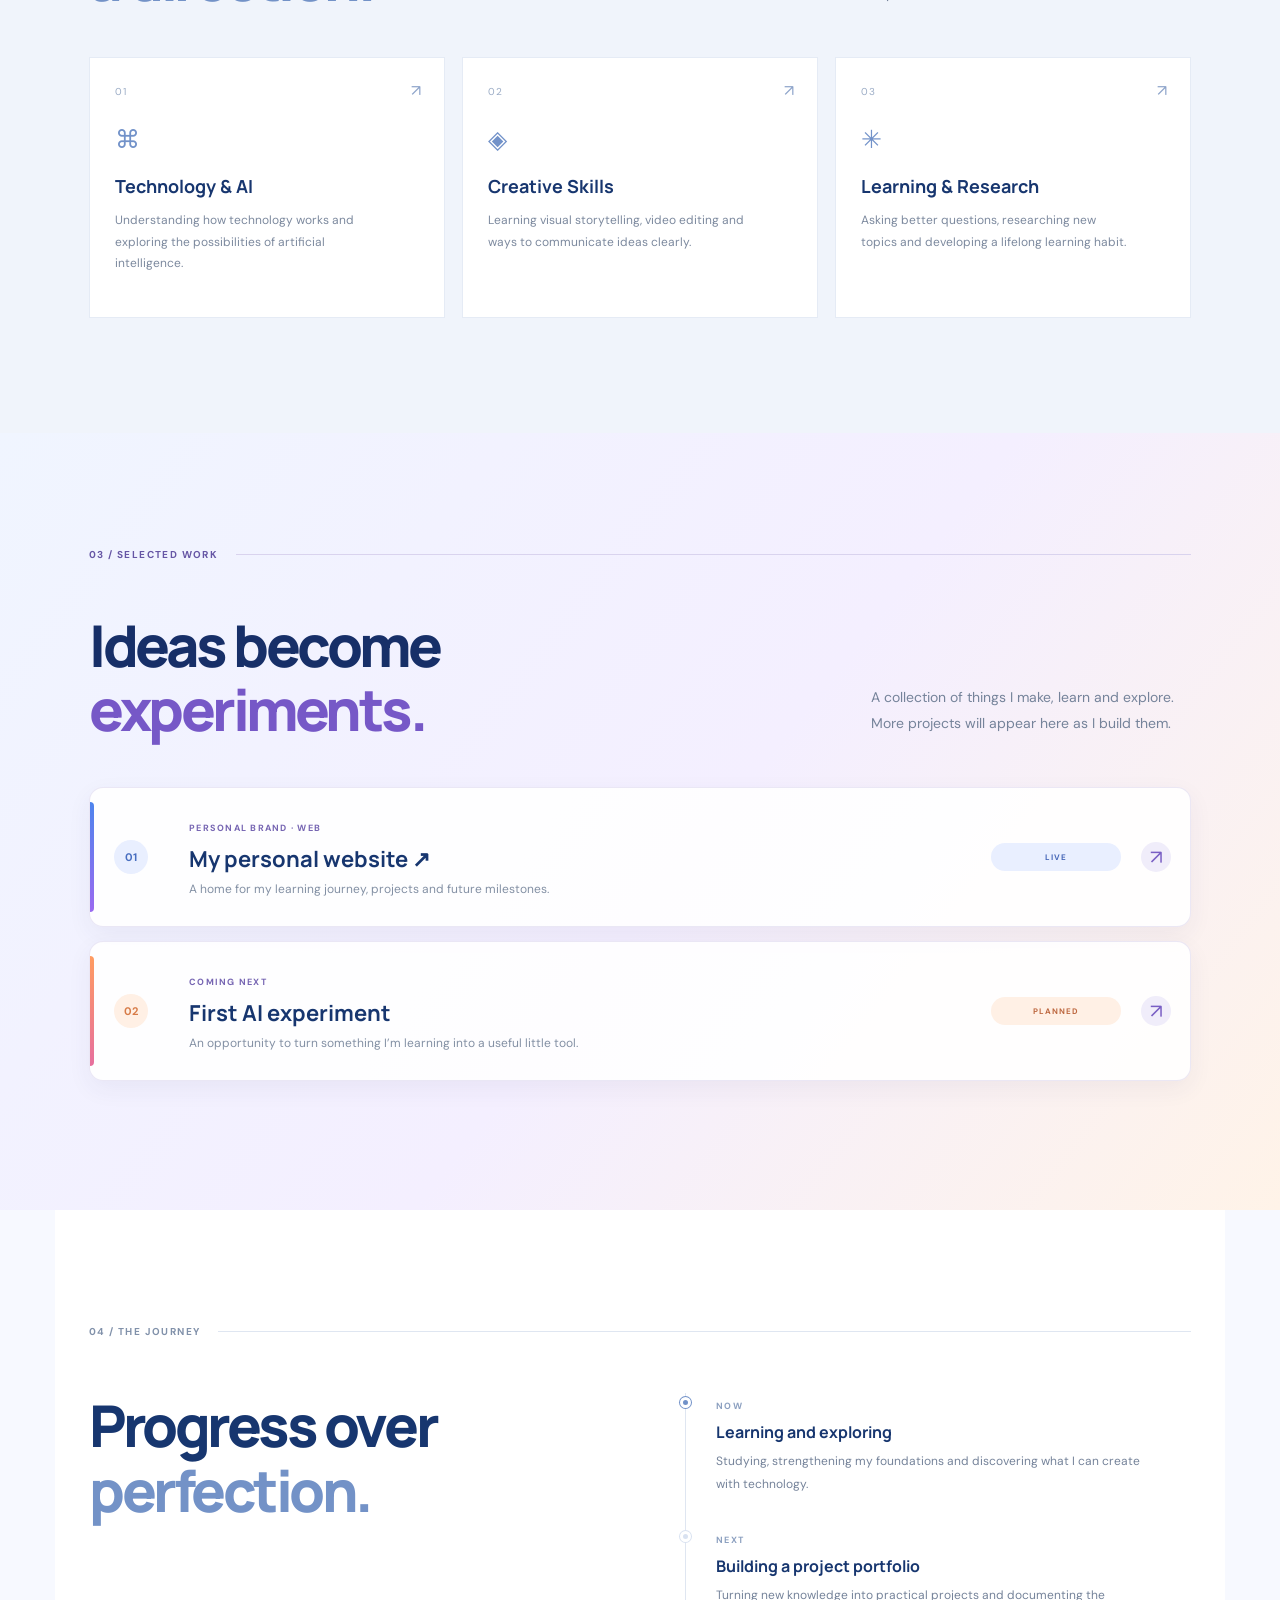
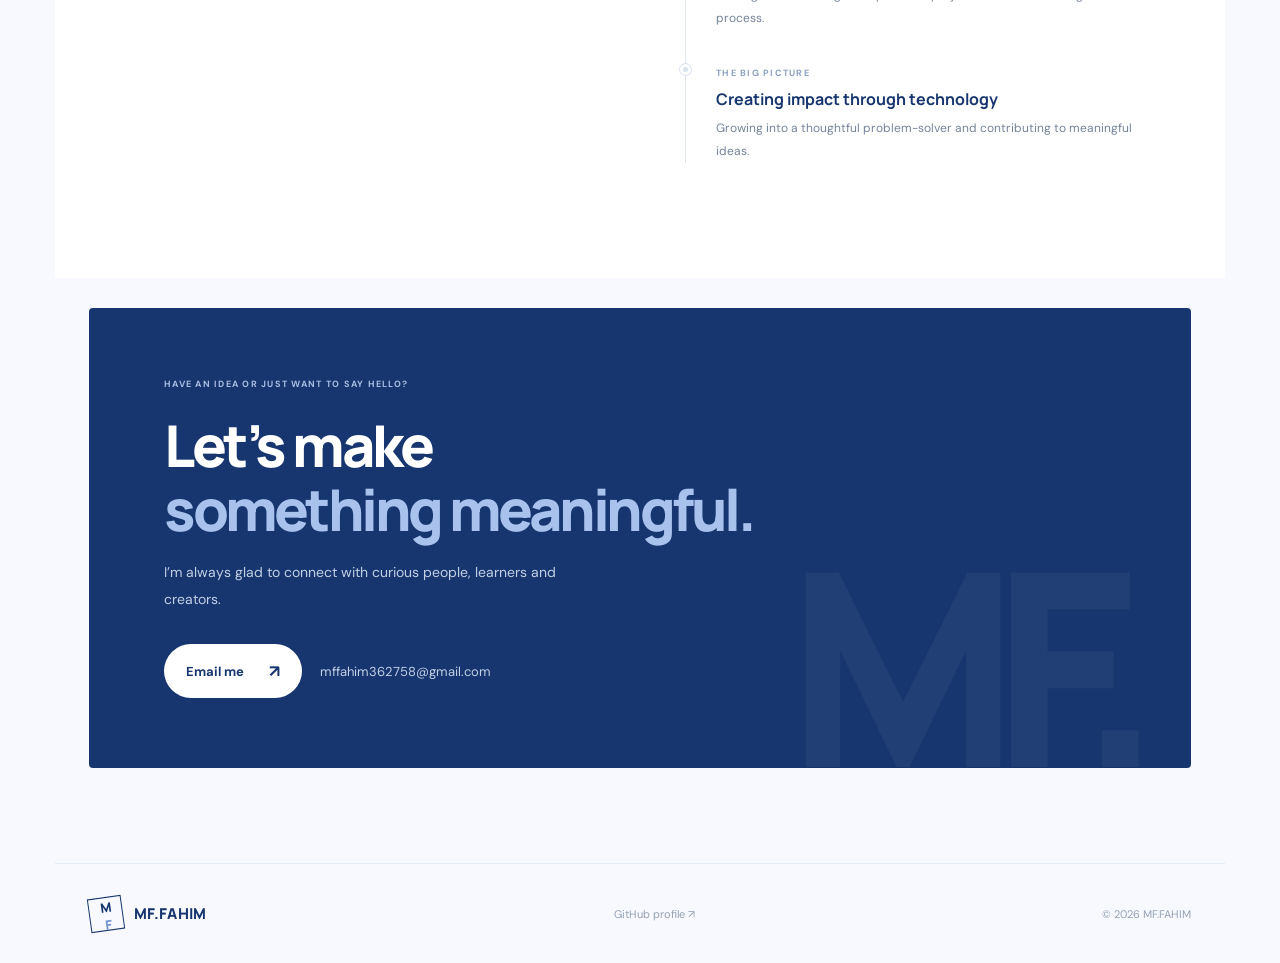
==== commit b6e02608: "Link Explore my work to a dedicated creative page" ====
--- a/index.html
+++ b/index.html
@@ -34,7 +34,7 @@
         <h1>Curious mind.<br><span>Ambitious future.</span></h1>
         <p class="hero-lead">I’m <strong>MF.FAHIM</strong> — a student from Bangladesh exploring technology, AI and the ideas that can shape tomorrow.</p>
         <div class="hero-actions">
-          <a class="button button-primary" href="#projects">Explore my work <span>↗</span></a>
+          <a class="button button-primary" href="work.html">Explore my work <span>↗</span></a>
           <a class="text-link" href="#about">A little about me <span>↓</span></a>
         </div>
         <div class="hero-meta"><span>BASED IN BANGLADESH</span><i></i><span>BUILDING MY NEXT CHAPTER</span></div>
@@ -80,19 +80,9 @@
     <section class="projects section-wrap" id="projects">
       <div class="section-label reveal"><span>03 / SELECTED WORK</span><span class="label-line"></span></div>
       <div class="projects-heading reveal"><h2>Ideas become<br><span>experiments.</span></h2><p>A collection of things I make, learn and explore. More projects will appear here as I build them.</p></div>
-      <a class="poster-jump" href="#poster-design">See my poster designs <span>↓</span></a>
+      
 
-      <section class="poster-gallery" id="poster-design" aria-labelledby="poster-title">
-        <div class="poster-heading"><div><span class="project-type">CREATIVE WORK · GRAPHIC DESIGN</span><h3 id="poster-title">Poster Design</h3></div><p>Five concept posters exploring wellbeing, climate action, reading, online safety and learning.</p></div>
-        <div class="poster-grid">
-          <article class="poster-card"><a href="posters/01_pause-and-breathe.svg" target="_blank" rel="noopener noreferrer"><img src="posters/01_pause-and-breathe.svg" alt="Pause and Breathe poster about mental wellbeing" loading="lazy"></a><h4>Pause and Breathe</h4><p>Mental wellbeing</p></article>
-          <article class="poster-card"><a href="posters/02_small-steps-big-change.svg" target="_blank" rel="noopener noreferrer"><img src="posters/02_small-steps-big-change.svg" alt="Small Steps, Big Change poster about climate action" loading="lazy"></a><h4>Small Steps, Big Change</h4><p>Climate action</p></article>
-          <article class="poster-card"><a href="posters/03_read-more-see-more.svg" target="_blank" rel="noopener noreferrer"><img src="posters/03_read-more-see-more.svg" alt="Read More, See More poster celebrating reading" loading="lazy"></a><h4>Read More, See More</h4><p>Reading and curiosity</p></article>
-          <article class="poster-card"><a href="posters/04_think-before-you-click.svg" target="_blank" rel="noopener noreferrer"><img src="posters/04_think-before-you-click.svg" alt="Think Before You Click poster about digital safety" loading="lazy"></a><h4>Think Before You Click</h4><p>Digital safety</p></article>
-          <article class="poster-card"><a href="posters/05_learning-has-no-limit.svg" target="_blank" rel="noopener noreferrer"><img src="posters/05_learning-has-no-limit.svg" alt="Learning Has No Limit poster about education" loading="lazy"></a><h4>Learning Has No Limit</h4><p>Education</p></article>
-        </div>
-      </section>
-      <div class="project-list">
+ <div class="project-list">
         <article class="project-row reveal"><div class="project-index">01</div><div class="project-main"><span class="project-type">PERSONAL BRAND · WEB</span><h3><a href="https://mffahim-sudo.github.io/" target="_blank" rel="noopener noreferrer">My personal website ↗</a></h3><p>A home for my learning journey, projects and future milestones.</p></div><div class="project-status">LIVE</div><span class="project-arrow" aria-hidden="true">↗</span></article>
         <article class="project-row reveal"><div class="project-index">02</div><div class="project-main"><span class="project-type">COMING NEXT</span><h3>First AI experiment</h3><p>An opportunity to turn something I’m learning into a useful little tool.</p></div><div class="project-status">PLANNED</div><span class="project-arrow">↗</span></article>
       </div>
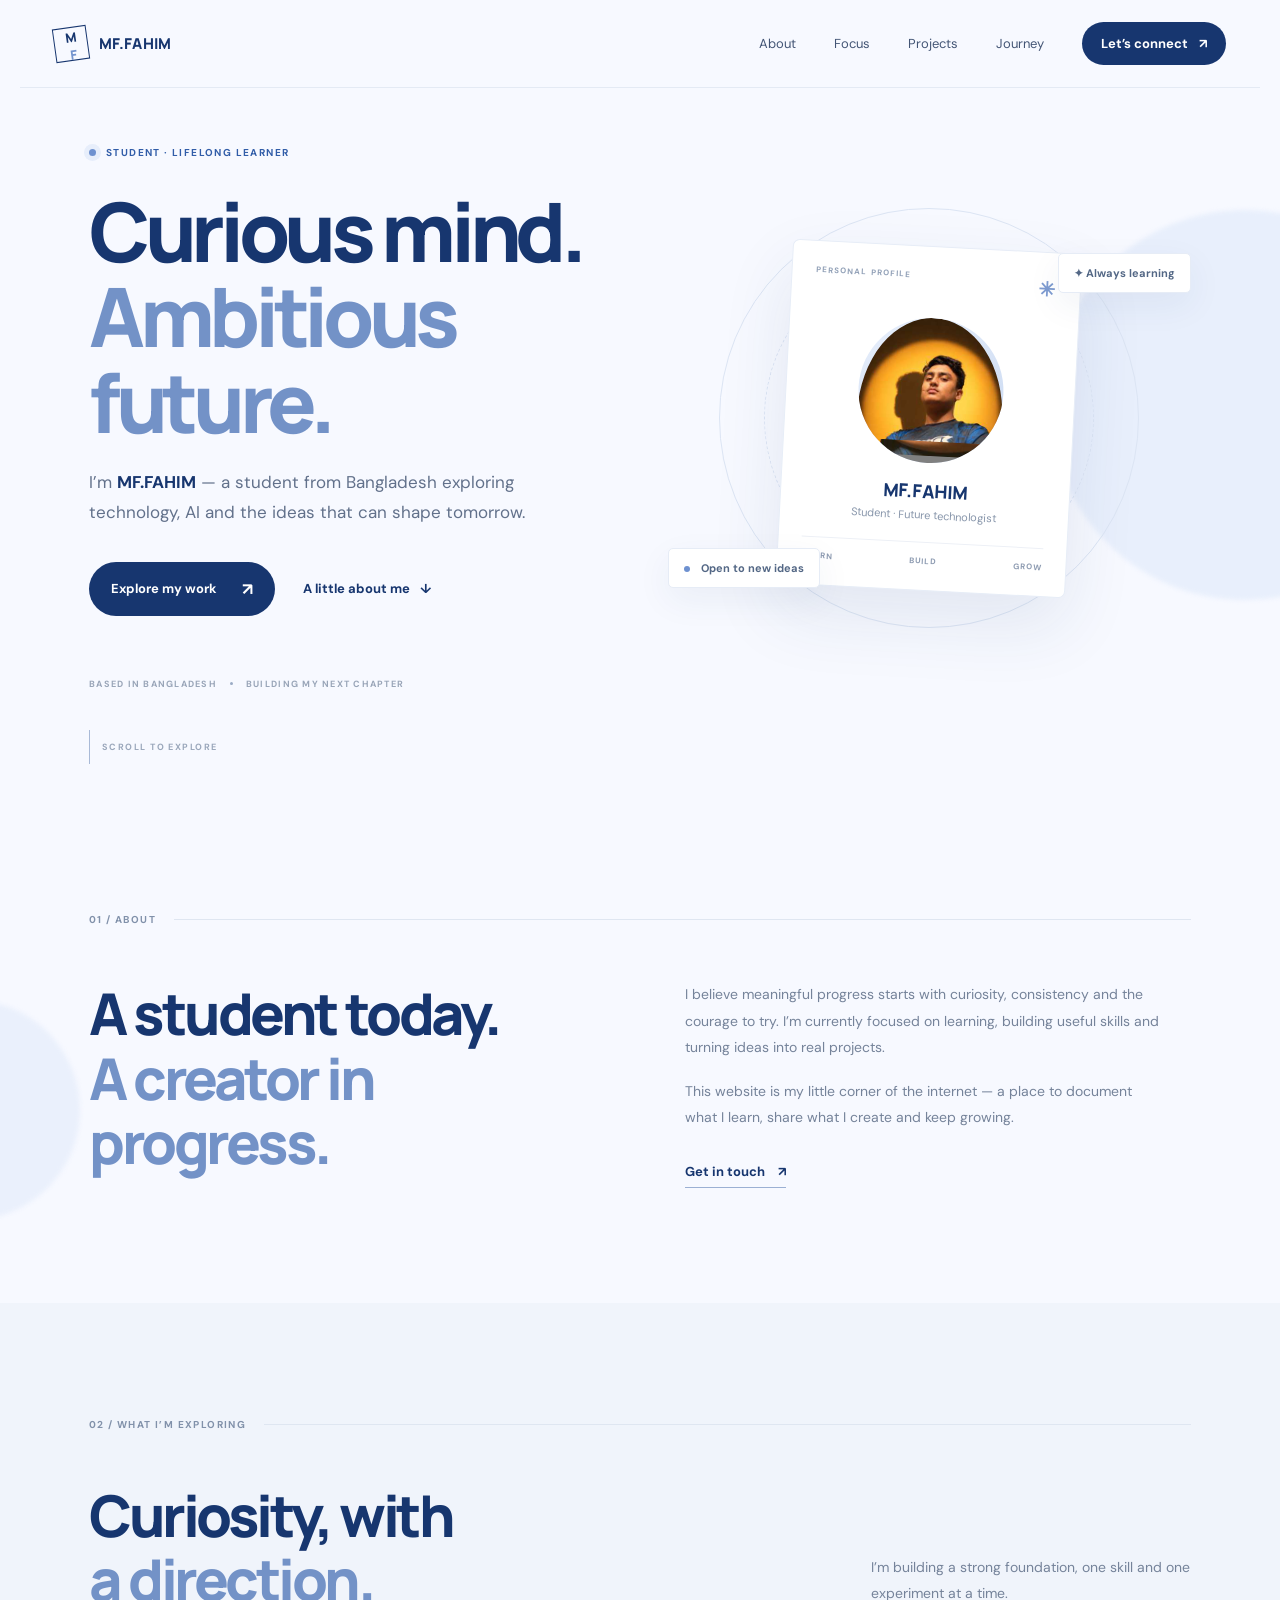
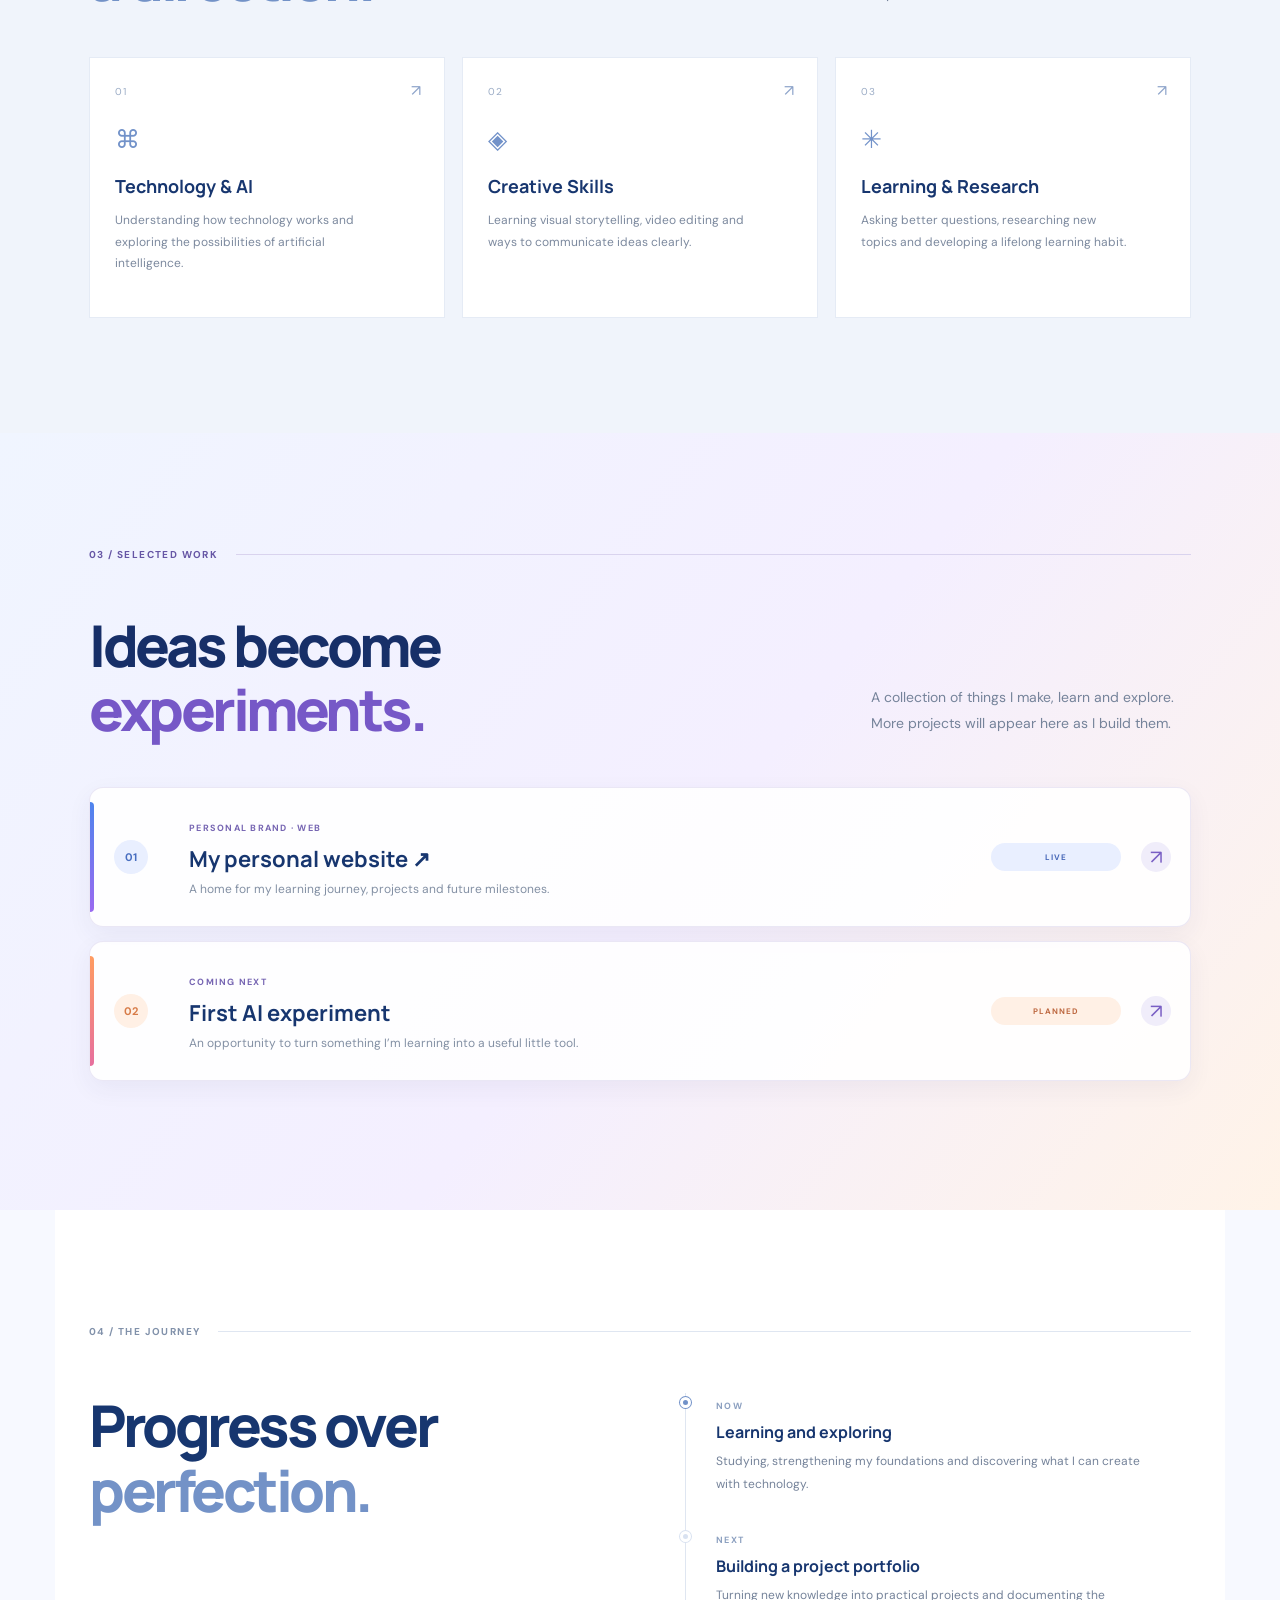
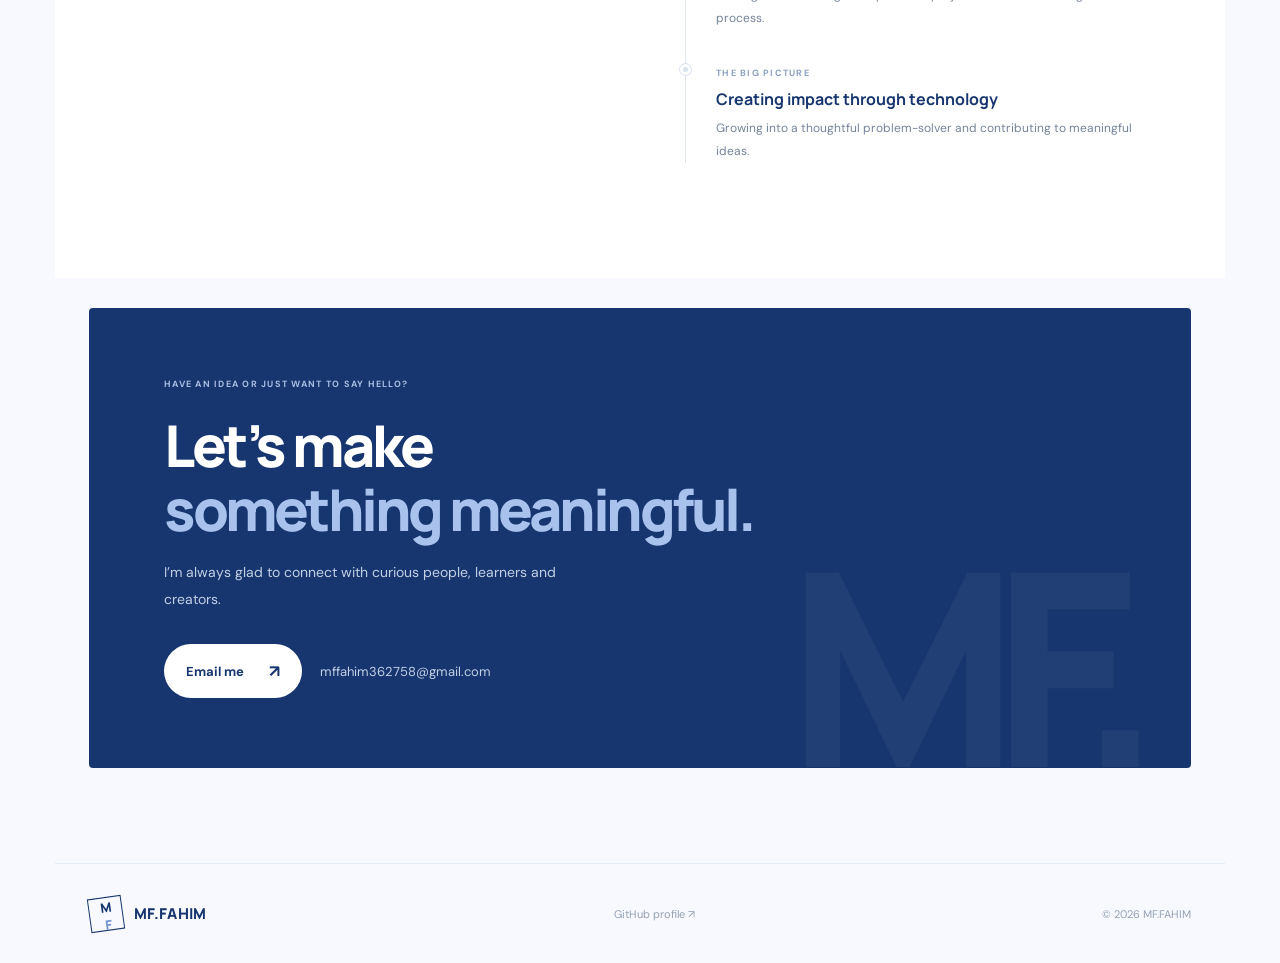
==== commit 08cbeaca: "Add Fahim profile photo to hero card" ====
--- a/index.html
+++ b/index.html
@@ -14,7 +14,7 @@
   <link rel="preconnect" href="https://fonts.googleapis.com">
   <link rel="preconnect" href="https://fonts.gstatic.com" crossorigin>
   <link href="https://fonts.googleapis.com/css2?family=DM+Sans:wght@400;500;600;700&family=Manrope:wght@400;500;600;700;800&display=swap" rel="stylesheet">
-  <link rel="stylesheet" href="style.css?v=20261106-posters">
+  <link rel="stylesheet" href="style.css?v=20261106-pagesretry">
 </head>
 <body>
   <div class="ambient ambient-one"></div><div class="ambient ambient-two"></div>
@@ -43,7 +43,7 @@
         <div class="orbit orbit-large"></div><div class="orbit orbit-small"></div>
         <div class="hero-card">
           <div class="card-top"><span>PERSONAL PROFILE</span><span class="card-star">✳</span></div>
-          <div class="avatar">MF<span>.</span></div>
+          <div class="avatar"><img src="assets/fahim-profile.jpg" alt="MF.FAHIM profile photo"></div>
           <div class="hero-card-name">MF.FAHIM</div>
           <div class="hero-card-role">Student · Future technologist</div>
           <div class="card-line"></div>
--- a/style.css
+++ b/style.css
@@ -54,3 +54,8 @@
 .poster-card p{margin:0 12px 15px;color:#8793a8;font-size:11px}
 @media(max-width:900px){.poster-grid{grid-template-columns:repeat(3,minmax(0,1fr))}}
 @media(max-width:600px){.poster-gallery{margin:25px 0 55px;padding:20px 15px}.poster-heading{display:block}.poster-heading>p{margin-top:10px}.poster-heading h3{font-size:26px}.poster-grid{grid-template-columns:repeat(2,minmax(0,1fr));gap:11px}.poster-card h4{font-size:12px;margin-left:9px;margin-right:9px}.poster-card p{margin-left:9px;margin-right:9px}}
+
+
+/* Profile photo inside the hero identity card */
+.avatar{overflow:hidden;letter-spacing:0;padding:0}
+.avatar img{display:block;width:100%;height:100%;object-fit:cover;border-radius:50%}
